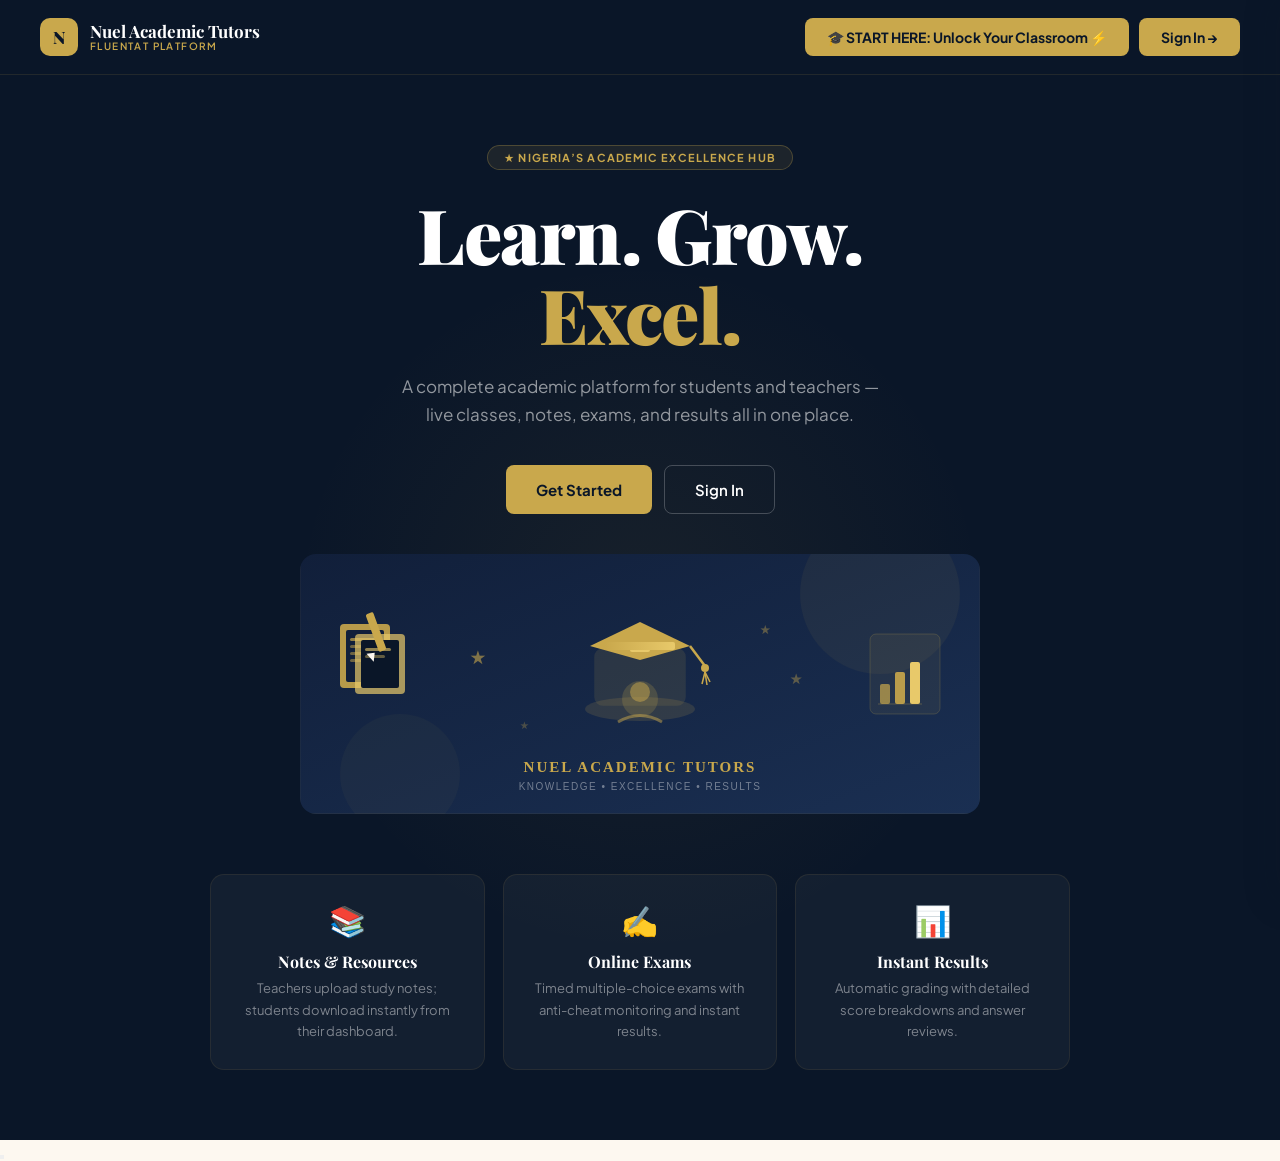
==== index.html @ 417ea48b "Update print statement from 'Hello' to 'Goodbye'" ====
<!DOCTYPE html>
<html lang="en">
<head>
<meta charset="UTF-8">
<meta name="viewport" content="width=device-width, initial-scale=1.0">
<script>try{var _t=localStorage.getItem("nat_theme")||(matchMedia("(prefers-color-scheme: dark)").matches?"dark":"light");document.documentElement.setAttribute("data-theme",_t);}catch(e){}</script>
<title>Nuel Academic Tutors — FluentAT</title>
<link href="https://fonts.googleapis.com/css2?family=Playfair+Display:wght@400;600;700;900&family=Plus+Jakarta+Sans:wght@300;400;500;600;700&family=JetBrains+Mono:wght@300;400;500&display=swap" rel="stylesheet">
<link rel="stylesheet" href="css/styles.css">
</head>
<body>

<!-- LANDING -->
<div id="landing" class="screen active">
  <nav class="landing-nav">
    <div class="brand">
      <div class="brand-mark">N</div>
      <div><div class="brand-name">Nuel Academic Tutors</div><div class="brand-sub">FluentAT Platform</div></div>
    </div>
    <div style="display:flex;gap:10px;"><button class="nav-btn start-here" onclick="showScreen('firebase-setup')">&#127891; START HERE: Unlock Your Classroom &#9889;</button><button class="nav-btn" onclick="showScreen('role-select')">Sign In →</button></div>
  </nav>
  <img id="hero-banner-img" class="hero-banner-img" src="" alt="School Banner">
<div class="landing-hero">
    <div class="hero-badge">&starf; Nigeria&rsquo;s Academic Excellence Hub</div>
    <h1 class="hero-title">Learn. Grow.<br><em>Excel.</em></h1>
    <p class="hero-sub">A complete academic platform for students and teachers &mdash; live classes, notes, exams, and results all in one place.</p>
    <div class="hero-btns">
      <button class="btn-gold" onclick="showScreen('role-select')">Get Started</button>
      <button class="btn-outline" onclick="showScreen('role-select')">Sign In</button>
    </div>
    <div style="margin-top:40px;width:100%;max-width:680px;animation:fadeUp 0.6s 0.5s ease both;">
      <svg viewBox="0 0 680 260" xmlns="http://www.w3.org/2000/svg" style="width:100%;height:auto;border-radius:16px;overflow:hidden;">
        <defs>
          <linearGradient id="bgGrad" x1="0%" y1="0%" x2="100%" y2="100%">
            <stop offset="0%" style="stop-color:#111f3a;stop-opacity:1"/>
            <stop offset="100%" style="stop-color:#1a2f52;stop-opacity:1"/>
          </linearGradient>
          <linearGradient id="goldGrad" x1="0%" y1="0%" x2="100%" y2="0%">
            <stop offset="0%" style="stop-color:#c9a84c;stop-opacity:1"/>
            <stop offset="100%" style="stop-color:#e8c96a;stop-opacity:1"/>
          </linearGradient>
        </defs>
        <!-- Background -->
        <rect width="680" height="260" fill="url(#bgGrad)"/>
        <!-- Decorative circles -->
        <circle cx="580" cy="40" r="80" fill="rgba(201,168,76,0.06)"/>
        <circle cx="100" cy="220" r="60" fill="rgba(201,168,76,0.04)"/>
        <!-- Book icon group (left) -->
        <rect x="40" y="70" width="50" height="64" rx="4" fill="#c9a84c" opacity="0.9"/>
        <rect x="46" y="76" width="38" height="52" rx="2" fill="#111f3a"/>
        <rect x="50" y="84" width="26" height="3" rx="1.5" fill="#c9a84c" opacity="0.7"/>
        <rect x="50" y="91" width="20" height="3" rx="1.5" fill="#c9a84c" opacity="0.5"/>
        <rect x="50" y="98" width="24" height="3" rx="1.5" fill="#c9a84c" opacity="0.5"/>
        <rect x="50" y="105" width="18" height="3" rx="1.5" fill="#c9a84c" opacity="0.5"/>
        <!-- Second book -->
        <rect x="55" y="80" width="50" height="60" rx="4" fill="#e8c96a" opacity="0.7"/>
        <rect x="61" y="86" width="38" height="48" rx="2" fill="#0a1628"/>
        <rect x="65" y="94" width="26" height="3" rx="1.5" fill="#e8c96a" opacity="0.6"/>
        <rect x="65" y="101" width="20" height="3" rx="1.5" fill="#e8c96a" opacity="0.4"/>
        <!-- Pencil -->
        <rect x="72" y="58" width="8" height="40" rx="2" fill="#c9a84c" transform="rotate(-20 76 78)"/>
        <polygon points="68,98 76,100 72,108" fill="#fdf8f0" transform="rotate(-20 72 103)"/>
        <!-- Center: Graduation cap -->
        <ellipse cx="340" cy="155" rx="55" ry="12" fill="#c9a84c" opacity="0.15"/>
        <rect x="295" y="95" width="90" height="56" rx="8" fill="#c9a84c" opacity="0.12" stroke="#c9a84c" stroke-width="1.5"/>
        <!-- Cap top -->
        <polygon points="340,68 290,92 340,106 390,92" fill="#c9a84c"/>
        <rect x="330" y="92" width="20" height="6" rx="2" fill="#e8c96a"/>
        <!-- Cap board -->
        <rect x="305" y="88" width="70" height="8" rx="2" fill="url(#goldGrad)"/>
        <!-- Tassel -->
        <line x1="390" y1="92" x2="405" y2="112" stroke="#c9a84c" stroke-width="2.5"/>
        <circle cx="405" cy="114" r="4" fill="#c9a84c"/>
        <line x1="405" y1="118" x2="402" y2="130" stroke="#c9a84c" stroke-width="1.5"/>
        <line x1="405" y1="118" x2="407" y2="131" stroke="#c9a84c" stroke-width="1.5"/>
        <line x1="405" y1="118" x2="410" y2="128" stroke="#c9a84c" stroke-width="1.5"/>
        <!-- Person/student silhouette center -->
        <circle cx="340" cy="145" r="18" fill="#c9a84c" opacity="0.2"/>
        <circle cx="340" cy="138" r="10" fill="#c9a84c" opacity="0.5"/>
        <path d="M318 168 Q340 155 362 168" stroke="#c9a84c" stroke-width="3" fill="none" opacity="0.5"/>
        <!-- Stars -->
        <text x="170" y="110" font-size="18" fill="#c9a84c" opacity="0.6">&#9733;</text>
        <text x="490" y="130" font-size="14" fill="#c9a84c" opacity="0.4">&#9733;</text>
        <text x="220" y="175" font-size="10" fill="#c9a84c" opacity="0.3">&#9733;</text>
        <text x="460" y="80" font-size="12" fill="#c9a84c" opacity="0.4">&#9733;</text>
        <!-- Right: Chart/results icon -->
        <rect x="570" y="80" width="70" height="80" rx="6" fill="rgba(201,168,76,0.08)" stroke="rgba(201,168,76,0.2)" stroke-width="1"/>
        <rect x="580" y="130" width="10" height="20" rx="2" fill="#c9a84c" opacity="0.7"/>
        <rect x="595" y="118" width="10" height="32" rx="2" fill="#c9a84c" opacity="0.9"/>
        <rect x="610" y="108" width="10" height="42" rx="2" fill="#e8c96a"/>
        <line x1="578" y1="150" x2="622" y2="150" stroke="rgba(201,168,76,0.3)" stroke-width="1"/>
        <!-- Bottom text -->
        <text x="340" y="218" text-anchor="middle" font-family="Georgia,serif" font-size="15" font-weight="700" fill="#c9a84c" letter-spacing="2">NUEL ACADEMIC TUTORS</text>
        <text x="340" y="236" text-anchor="middle" font-family="Arial,sans-serif" font-size="10" fill="rgba(255,255,255,0.4)" letter-spacing="1.5">KNOWLEDGE &bull; EXCELLENCE &bull; RESULTS</text>
        <!-- Subtle grid lines -->
        <line x1="0" y1="260" x2="680" y2="260" stroke="rgba(201,168,76,0.15)" stroke-width="1"/>
        <line x1="0" y1="0" x2="0" y2="260" stroke="rgba(201,168,76,0.1)" stroke-width="1"/>
        <line x1="680" y1="0" x2="680" y2="260" stroke="rgba(201,168,76,0.1)" stroke-width="1"/>
      </svg>
    </div>
    <div class="landing-features">
      <div class="feat-card"><div class="feat-icon">&#128218;</div><div class="feat-title">Notes &amp; Resources</div><div class="feat-desc">Teachers upload study notes; students download instantly from their dashboard.</div></div>
      <div class="feat-card"><div class="feat-icon">&#9997;&#65039;</div><div class="feat-title">Online Exams</div><div class="feat-desc">Timed multiple-choice exams with anti-cheat monitoring and instant results.</div></div>
      <div class="feat-card"><div class="feat-icon">&#128202;</div><div class="feat-title">Instant Results</div><div class="feat-desc">Automatic grading with detailed score breakdowns and answer reviews.</div></div>
    </div>
  </div>
</div>

<!-- ROLE SELECT -->
<div id="role-select" class="screen">
  <button class="rs-back" onclick="showScreen('landing')">&larr; Back</button>
  <div><div class="rs-logo">Nuel <span>Academic</span> Tutors</div><div class="rs-sub">Select your role to continue</div></div>
  <div class="role-cards">
    <button class="role-card" onclick="goLogin('admin')"><div class="role-card-icon">&#128737;&#65039;</div><div class="role-card-label">Admin</div><div class="role-card-desc">System management</div></button>
    <button class="role-card" onclick="goLogin('teacher')"><div class="role-card-icon">&#128104;&#8205;&#127979;</div><div class="role-card-label">Teacher</div><div class="role-card-desc">Create &amp; manage content</div></button>
    <button class="role-card" onclick="goLogin('student')"><div class="role-card-icon">&#127891;</div><div class="role-card-label">Student</div><div class="role-card-desc">Learn &amp; take exams</div></button>
  </div>
</div>

<!-- LOGIN -->
<div id="login-screen" class="screen">
  <div class="login-card">
    <button class="login-back-btn" onclick="showScreen('role-select')">&larr; Choose a different role</button>
    <div class="login-role-tag" id="li-role-tag">Admin</div>
    <div class="login-title">Welcome Back</div>
    <div class="login-sub" id="li-sub">Sign in to your account</div>
    <div class="field"><label>Email / Username</label><input type="text" id="li-email" placeholder="Enter email or username" autocomplete="off" onkeydown="if(event.key==='Enter')doLogin()"></div>
    <div class="field"><label>Password</label>
<div class="pw-wrap">
  <input type="password" id="li-pass" placeholder="Enter password" onkeydown="if(event.key==='Enter')doLogin()">
  <button class="pw-toggle" type="button" onclick="togglePwVis('li-pass',this)" title="Show/hide password">&#128218;</button>
</div></div>
    <div class="login-error" id="li-err"></div>
    <button class="btn-login" onclick="doLogin()">Sign In &rarr;</button>
  </div>
</div>

<!-- STUDENT ACCESS CODE GATE -->

<!-- FIREBASE CONFIG -->
<div id="firebase-setup" class="screen">
  <div style="display:flex;flex-direction:column;align-items:center;justify-content:center;min-height:100vh;background:var(--navy);padding:30px 20px;">
    <div style="background:rgba(255,255,255,0.05);border:1px solid rgba(201,168,76,0.25);border-radius:var(--radius);padding:32px 28px;max-width:500px;width:100%;">
      <div style="text-align:center;margin-bottom:24px;">
        <div style="font-size:48px;margin-bottom:12px;">&#127891;</div>
        <div style="font-family:'Playfair Display',serif;font-size:22px;font-weight:900;color:#fff;margin-bottom:6px;">Power Up Your Classroom</div>
        <div style="font-size:13px;color:rgba(255,255,255,0.5);line-height:1.6;"><strong style="color:var(--gold);">Do this first!</strong> One tap links your notes, exams and results to the cloud so every teacher and student sees the latest on any device. Without it, nothing saves.</div>
      </div>
      <div id="fb-setup-err" style="font-size:12px;color:var(--danger);min-height:16px;margin-bottom:10px;font-family:'JetBrains Mono',monospace;text-align:center;"></div>
      <button class="btn-gold" style="width:100%;padding:14px;" onclick="connectFirebase()">&#9889; Power Up &amp; Continue</button>
      <button onclick="showScreen('landing')" style="background:none;border:none;color:rgba(255,255,255,0.4);font-size:13px;cursor:pointer;margin-top:14px;width:100%;text-align:center;font-family:'Plus Jakarta Sans',sans-serif;">&larr; Back</button>
    </div>
  </div>
</div>
<div id="access-gate" class="screen">
  <div style="display:flex;flex-direction:column;align-items:center;justify-content:center;min-height:100vh;background:var(--cream);padding:40px 20px;">
    <div class="login-card" style="max-width:440px;">
      <div style="text-align:center;margin-bottom:20px;">
        <div style="width:64px;height:64px;background:rgba(201,168,76,0.1);border-radius:16px;display:flex;align-items:center;justify-content:center;font-size:28px;margin:0 auto 14px;">&#128274;</div>
        <div class="login-title">Access Required</div>
        <div class="login-sub">Enter the student access code to continue. Contact your instructor if you don't have it.</div>
      </div>
      <div style="background:rgba(201,168,76,0.06);border:1px solid rgba(201,168,76,0.2);border-radius:var(--radius-sm);padding:10px 14px;margin-bottom:16px;font-size:12px;color:var(--text2);text-align:center;">
        Logged in as <strong id="gate-user-name" style="color:var(--ink)"></strong>
      </div>
      <div class="field">
        <label>Access Code</label>
        <div class="pw-wrap">
  <input type="password" id="gate-code-input" placeholder="Enter access code..." autocomplete="off" style="letter-spacing:0.08em;text-align:center;font-size:16px;" onkeydown="if(event.key==='Enter')checkAccessCode()">
  <button class="pw-toggle" type="button" onclick="togglePwVis('gate-code-input',this)" title="Show/hide code">&#128218;</button>
</div>
      </div>
      <div class="login-error" id="gate-code-error"></div>
      <button class="btn-login" onclick="checkAccessCode()">&#128275; Unlock &amp; Enter</button>
      <button class="login-back-btn" onclick="logout()">&#8592; Sign Out</button>
    </div>
  </div>
</div>

<!-- ADMIN DASHBOARD -->
<div id="admin-dash" class="screen">
  <div class="dash-header">
    <div class="dash-brand">Nuel <span>AT</span></div>
    <div class="dash-tabs-nav">
      <button class="dtb active" onclick="adminTab('add-user')" id="atb-add-user">Add User</button>
      <button class="dtb" onclick="adminTab('user-list')" id="atb-user-list">User List</button>
      <button class="dtb" onclick="adminTab('reset-exams')" id="atb-reset-exams">Reset Exams</button>
      <button class="dtb" onclick="adminTab('session-log')" id="atb-session-log">Session Log</button>
      <button class="dtb" onclick="adminTab('access-code')" id="atb-access-code">&#128274; Access Code</button>
    </div>
    <div class="dash-user-area">
      <span class="dash-uname" id="admin-uname"></span>
      <button class="dash-signout" onclick="logout()">Sign Out</button>
    </div>
  </div>
  <div class="dash-body">
    <div class="welcome-banner"><div><div class="wb-title">Welcome, <span id="admin-greeting" style="color:var(--gold)">Administrator</span> &#128737;&#65039;</div><div class="wb-sub">Nuel Academic Tutors &mdash; Admin Control Panel</div></div><div style="font-size:44px">&#128737;&#65039;</div></div>
    <div class="tab-panel active" id="admin-panel-add-user">
      <div class="section-title">Add New User</div>
      <div class="add-user-grid">
        <div class="auc"><div class="auc-head"><div class="auc-icon teacher">&#128104;&#8205;&#127979;</div><div class="auc-title">Add Teacher</div></div>
          <div class="field"><label>Full Name</label><input type="text" id="at-name" placeholder="e.g. Mr. Adeyemi Okafor"></div>
          <div class="field"><label>Email / Username</label><input type="text" id="at-email" placeholder="e.g. adeyemi@school.ng" autocomplete="off"></div>
          <div class="field"><label>Password</label>
<div class="pw-wrap">
  <input type="password" id="at-pass" placeholder="Set a password" autocomplete="off">
  <button class="pw-toggle" type="button" onclick="togglePwVis('at-pass',this)" title="Show/hide password">&#128218;</button>
</div></div>
          <button class="btn-add" onclick="addUser('teacher')">&#65291; Add Teacher</button>
        </div>
        <div class="auc"><div class="auc-head"><div class="auc-icon student">&#127891;</div><div class="auc-title">Add Student</div></div>
          <div class="field"><label>Full Name</label><input type="text" id="as-name" placeholder="e.g. Chinwe Obi"></div>
          <div class="field"><label>Email / Username</label><input type="text" id="as-email" placeholder="e.g. chinwe@school.ng" autocomplete="off"></div>
          <div class="field"><label>Password</label>
<div class="pw-wrap">
  <input type="password" id="as-pass" placeholder="Set a password" autocomplete="off">
  <button class="pw-toggle" type="button" onclick="togglePwVis('as-pass',this)" title="Show/hide password">&#128218;</button>
</div></div>
          <button class="btn-add gold" onclick="addUser('student')">&#65291; Add Student</button>
        </div>
      </div>
    </div>
    <div class="tab-panel" id="admin-panel-user-list"><div class="section-title">All Users</div><div id="admin-user-list-body"></div></div>
    <div class="tab-panel" id="admin-panel-reset-exams"><div class="section-title">Reset Exams Per Student</div><div id="admin-reset-body"></div></div>
    <div class="tab-panel" id="admin-panel-session-log"><div class="section-title">Student Session Logs</div><div id="admin-session-body"></div></div>
    <div class="tab-panel" id="admin-panel-access-code">
      <div class="section-title">Student Access Code</div>
      <div class="card" style="max-width:560px;margin-bottom:20px;">
        <div style="display:flex;align-items:center;gap:14px;margin-bottom:18px;">
          <div style="width:48px;height:48px;background:rgba(201,168,76,0.1);border-radius:12px;display:flex;align-items:center;justify-content:center;font-size:22px;flex-shrink:0;">&#128274;</div>
          <div>
            <div style="font-weight:700;font-size:16px;color:var(--ink);">Student Login Gate</div>
            <div style="font-size:12px;color:var(--text3);">When active, students must enter this code after login to access the platform.</div>
          </div>
        </div>
        <div id="access-code-status" style="margin-bottom:18px;"></div>
        <div class="field" style="margin-bottom:12px;">
          <label>New Access Code</label>
          <input type="text" id="new-access-code" placeholder="e.g. NAT2025UNLOCK" autocomplete="off" style="letter-spacing:0.05em;">
        </div>
        <div style="display:flex;gap:10px;flex-wrap:wrap;">
          <button class="btn-add" style="flex:1;min-width:140px;" onclick="setAccessCode()">&#128274; Set / Update Code</button>
          <button class="btn-add" style="flex:1;min-width:140px;background:var(--danger);" onclick="clearAccessCode()">&#128275; Remove Code</button>
        </div>
        <div style="margin-top:14px;font-size:11px;color:var(--text3);line-height:1.8;border-top:1px solid var(--border2);padding-top:12px;">
          &#8250; Removing the code disables the gate — students can log in freely<br>
          &#8250; Setting a new code immediately replaces the old one<br>
          &#8250; Share the code only with enrolled students
        </div>
      </div>
    </div>
  </div>
</div>

<!-- TEACHER DASHBOARD -->
<div id="teacher-dash" class="screen">
  <div class="dash-header">
    <div class="dash-brand">Nuel <span>AT</span></div>
    <div class="dash-tabs-nav">
      <button class="dtb active" onclick="teacherTab('home')" id="ttb-home">Dashboard</button>
      <button class="dtb" onclick="teacherTab('notes')" id="ttb-notes">Notes</button>
      <button class="dtb" onclick="teacherTab('exams')" id="ttb-exams">Exams</button>
      <button class="dtb" onclick="teacherTab('scores')" id="ttb-scores">Scores</button>
      <button class="dtb" onclick="teacherTab('quiz')" id="ttb-quiz">&#10024; Quiz Maker</button>
    </div>
    <div class="dash-user-area">
      <span class="dash-uname" id="teacher-uname"></span>
      <button class="dash-signout" onclick="logout()">Sign Out</button>
    </div>
  </div>
  <div class="dash-body">
    <div class="tab-panel active" id="teacher-panel-home">
      <div class="welcome-banner"><div><div class="wb-title">Welcome, <span id="teacher-greeting" style="color:var(--gold)">Teacher</span> &#128104;&#8205;&#127979;</div><div class="wb-sub">Manage your classes, upload notes, and create exams.</div></div><div style="font-size:44px">&#128218;</div></div>
      <div class="tac-grid">
        <div class="tac" onclick="teacherTab('notes')"><div class="tac-icon">&#128196;</div><div class="tac-title">Upload Notes</div><div class="tac-desc">Share resources</div></div>
        <div class="tac" onclick="teacherTab('exams')"><div class="tac-icon">&#9997;&#65039;</div><div class="tac-title">Create Exam</div><div class="tac-desc">Build &amp; publish exams</div></div>
        <div class="tac" onclick="teacherTab('scores')"><div class="tac-icon">&#128202;</div><div class="tac-title">View Scores</div><div class="tac-desc">Student results</div></div>
      </div>
    </div>
    <div class="tab-panel" id="teacher-panel-notes">
      <div class="section-title">Notes &amp; Resources</div>
      <label class="upload-zone" for="note-file-input" style="cursor:pointer;display:block;">
        <div style="font-size:38px;margin-bottom:10px;opacity:0.55">&#128193;</div>
        <div style="font-size:14px;font-weight:600;color:var(--text2);">Tap here to upload notes</div>
        <div style="font-size:11px;color:var(--text3);margin-top:4px;font-family:'JetBrains Mono',monospace;">PDF, Word, PowerPoint, Images</div>
      </label>
      <input type="file" id="note-file-input" multiple accept=".pdf,.doc,.docx,.pptx,.txt,.png,.jpg,.jpeg" onchange="handleNoteUpload(event)" style="display:none;">
      <div style="margin-top:18px" id="notes-list-body"></div>
    </div>
    <div class="tab-panel" id="teacher-panel-exams">
      <div style="display:flex;align-items:center;justify-content:space-between;margin-bottom:14px;flex-wrap:wrap;gap:8px;">
        <div class="section-title" style="margin:0">Exams</div>
        <div style="display:flex;gap:8px;flex-wrap:wrap;">
          <label for="import-exam-input" class="btn-sm" style="cursor:pointer;display:inline-flex;align-items:center;gap:6px;">&#128229; Import JSON</label>
          <input type="file" id="import-exam-input" accept=".json" style="display:none;" onchange="importExamJSON(event)">
          <button class="btn-sm primary" onclick="showCreateExam()">&#65291; Create New Exam</button>
        </div>
      </div>
      <div id="teacher-exam-list"></div>
    </div>

    <div class="tab-panel" id="teacher-panel-scores"><div class="section-title">Student Scores</div><div id="teacher-scores-body"></div></div>
    <div class="tab-panel" id="teacher-panel-quiz">
      <div class="section-title">Quiz Maker</div>
      <div class="card" style="margin-bottom:14px;">
        <div style="font-size:12px;color:var(--text3);margin-bottom:14px;line-height:1.6;">Turn a PDF note into a multiple-choice exam using a small on-device AI (a trained language tagger plus word-meaning model). It picks key terms and similar-sounding wrong options. No data leaves the browser. Always review before publishing.</div>
        <div class="field"><label>Use an uploaded note</label><select id="qm-note" onchange="qmPickNote()"><option value="">— Choose an uploaded PDF note —</option></select></div>
        <div class="field"><label>Or upload a PDF</label><input type="file" id="qm-file" accept="application/pdf" onchange="qmPickFile(event)"></div>
        <div class="field"><label>Or paste text</label><textarea id="qm-paste" rows="3"></textarea></div>
        <div class="add-user-grid" style="gap:12px;">
          <div class="field" style="grid-column:1/-1;"><label>Exam Name</label><input type="text" id="qm-name" placeholder="e.g. Biology Term 2 Test"></div>
          <div class="field"><label>Time Allotted (minutes, 0=off)</label><input type="number" id="qm-timer" value="30" min="0"></div>
          <div class="field"><label>Number of Questions</label><input type="number" id="qm-count" value="10" min="1" max="100"></div>
          <div class="field"><label>Max Score</label><input type="number" id="qm-max" value="100" min="1"></div>
          <div class="field"><label>Pass Score</label><input type="number" id="qm-pass" value="50" min="0"></div>
        </div>
        <button class="btn-add gold" onclick="qmGenerate()">&#10024; Generate Questions</button>
        <div id="qm-msg" style="font-size:12px;margin-top:10px;min-height:16px;color:var(--text3);"></div>
      </div>
      <div class="card" id="qm-out" style="display:none;">
        <div style="display:flex;align-items:center;justify-content:space-between;flex-wrap:wrap;gap:8px;margin-bottom:6px;">
          <strong id="qm-count-lbl" style="color:var(--ink);"></strong>
          <div style="display:flex;gap:8px;flex-wrap:wrap;"><button class="btn-sm" onclick="qmDownload()">&#11015; Download JSON</button><button class="btn-sm primary" onclick="qmSave()">&#128190; Save as Draft Exam</button></div>
        </div>
        <div id="qm-list"></div>
      </div>
    </div>

  </div>
</div>

<!-- CREATE EXAM -->
<div id="create-exam-screen" class="screen">
  <div class="ces-header">
    <button class="ces-back" onclick="backFromCreateExam()">&larr; Back</button>
    <div class="ces-title" id="ces-title">Create Exam</div>
    <div style="display:flex;gap:6px;flex-shrink:0;">
      <button class="btn-sm" onclick="doSaveExam(false)" style="background:rgba(245,158,11,0.15);color:#b45309;border:1px solid rgba(245,158,11,0.3);font-size:11px;">&#128190; Save Draft</button>
      <button class="btn-sm primary" onclick="doSaveExam(true)" style="background:var(--gold);color:var(--ink);border:none;font-size:11px;">&#10003; Publish</button>
    </div>
  </div>
  <div class="exam-body">
    <div class="card" style="margin-bottom:18px;">
      <div style="font-weight:700;font-size:15px;color:var(--ink);margin-bottom:14px;">Exam Settings</div>
      <div class="add-user-grid">
        <div class="field"><label>Exam Name</label><input type="text" id="ex-name" placeholder="e.g. Biology Term 2 Test"></div>
        <div class="field"><label>Timer (minutes, 0=off)</label><input type="number" id="ex-timer" value="0" min="0"></div>
      </div>
      <div class="add-user-grid" style="margin-top:10px;">
        <div class="field"><label>Max Score</label><input type="number" id="ex-max" value="100" min="1"></div>
        <div class="field"><label>Pass Score</label><input type="number" id="ex-pass" value="50" min="0"></div>
      </div>
      <div class="field" style="margin-top:10px;"><label>Edit Code (optional)</label>
<div class="pw-wrap">
  <input type="password" id="ex-editcode" placeholder="Code required to edit this exam" autocomplete="off">
  <button class="pw-toggle" type="button" onclick="togglePwVis('ex-editcode',this)" title="Show/hide code">&#128218;</button>
</div></div>
    </div>
    <div style="display:flex;align-items:center;justify-content:space-between;margin-bottom:12px;flex-wrap:wrap;gap:8px;">
      <div style="font-weight:700;font-size:15px;color:var(--ink);">Questions</div>
      <button class="btn-sm primary" onclick="addQuestion()">&#65291; Add Question</button>
    </div>
    <div id="questions-container"></div>
  </div>
</div>

<!-- STUDENT DASHBOARD -->
<div id="student-dash" class="screen">
  <div class="stu-header">
    <div class="stu-tabs" id="stu-tabs-bar">
      <button class="stb active" onclick="stuTab('home')" id="stb-home">Home</button>
      <button class="stb" onclick="stuTab('exams')" id="stb-exams">&#128203; Exams</button>
      <button class="stb" onclick="stuTab('notes')" id="stb-notes">&#128196; Notes</button>
      <button class="stb" onclick="stuTab('results')" id="stb-results">&#128202; Results</button>
    </div>
    <div class="dash-user-area" style="padding:0 14px;">
      <span class="dash-uname" id="student-uname"></span>
      <button class="dash-signout" onclick="logout()">Sign Out</button>
    </div>
  </div>
  <div class="stu-body">
    <div class="stu-panel active" id="stu-panel-home">
      <div class="stu-welcome"><div class="stu-wname" id="stu-greeting">Welcome &#127891;</div><div class="stu-wsub">Nuel Academic Tutors &mdash; Student Portal</div></div>
      <div class="stu-home-grid">
        <div class="tac" onclick="stuTab('exams')"><div class="tac-icon">&#9997;&#65039;</div><div class="tac-title">Take Exams</div><div class="tac-desc">View available tests</div></div>
        <div class="tac" onclick="stuTab('notes')"><div class="tac-icon">&#128196;</div><div class="tac-title">Download Notes</div><div class="tac-desc">Study resources</div></div>
        <div class="tac" onclick="stuTab('results')"><div class="tac-icon">&#128202;</div><div class="tac-title">My Results</div><div class="tac-desc">Scores &amp; review</div></div>
      </div>
    </div>
    <div class="stu-panel" id="stu-panel-exams"><div id="stu-exam-list"></div></div>
    <div class="stu-panel" id="stu-panel-notes"><div id="stu-notes-list"></div></div>
    <div class="stu-panel" id="stu-panel-results"><div id="stu-results-list"></div></div>

  </div>
</div>

<!-- TAKE EXAM -->
<div id="take-exam-screen" class="screen">
  <div class="exam-sh">
    <button class="ces-back" onclick="confirmExamBack()">&larr; Back</button>
    <div class="exam-sname" id="taking-exam-name">Exam</div>
    <div class="exam-timer-el" id="exam-timer-el" style="display:none;"></div>
  </div>
  <div class="exam-prog"><div class="exam-prog-fill" id="exam-prog-fill" style="width:0%"></div></div>
  <div class="exam-body">
    <div id="exam-question-display"></div>
    <div class="exam-nav-row">
      <button class="btn-nav" id="exam-prev-btn" onclick="examPrev()" disabled>&larr; Prev</button>
      <span style="font-family:'JetBrains Mono',monospace;font-size:11px;color:var(--text3);"><span id="exam-q-num">1</span> / <span id="exam-q-total">1</span></span>
      <button class="btn-nav" id="exam-next-btn" onclick="examNext()">Next &rarr;</button>
    </div>
    <button class="btn-nav submit" id="exam-submit-btn" onclick="submitExam()" style="width:100%;margin-top:12px;display:none;">Submit Exam &#10003;</button>
  </div>
</div>

<!-- RESULTS -->
<div id="results-screen" class="screen">
  <div class="exam-sh"><button class="ces-back" onclick="goBackAfterResults()">&larr; Dashboard</button><div class="exam-sname">Your Results</div></div>
  <div class="results-body">
    <div class="result-hero">
      <div class="rh-verdict" id="rh-verdict">Passed!</div>
      <div class="rh-sub" id="rh-sub"></div>
      <div class="score-ring-wrap"><div class="score-ring" id="rh-ring"><div class="score-center"><div class="score-num" id="rh-num">0</div><div class="score-denom" id="rh-denom">/ 100</div></div></div></div>
    </div>
    <div class="rst-grid">
      <div class="rst-card"><div class="rst-val" id="rh-correct">0</div><div class="rst-lbl">Correct</div></div>
      <div class="rst-card"><div class="rst-val" id="rh-wrong">0</div><div class="rst-lbl">Wrong</div></div>
      <div class="rst-card"><div class="rst-val" id="rh-pct">0%</div><div class="rst-lbl">Accuracy</div></div>
    </div>
    <button class="btn-nav submit" style="width:100%;margin-bottom:14px;" onclick="goBackAfterResults()">Back to Dashboard</button>
    <div class="review-sec">
      <div id="review-locked-notice" class="review-locked"><span style="font-size:18px;">&#128274;</span><div><div style="font-weight:700;font-size:13px;color:var(--ink);margin-bottom:1px;">Answer Review Locked</div><div style="font-size:11px;color:var(--text2);">Go back to dashboard, then view corrections from My Results.</div></div></div>
      <button class="review-toggle-btn" id="review-toggle-btn" style="display:none;margin-top:10px;" onclick="toggleReview()"><span>&#128214; View Answer Review</span><span id="review-arrow">&#9660;</span></button>
      <div class="review-list" id="review-list"></div>
    </div>
  </div>
</div>


<!-- Firebase via CDN (compat mode) -->
<script src="https://www.gstatic.com/firebasejs/10.12.0/firebase-app-compat.js"></script>
<script src="https://www.gstatic.com/firebasejs/10.12.0/firebase-firestore-compat.js"></script>
<script src="js/ui.js"></script>
<script src="js/firebase.js"></script>
<script src="js/auth.js"></script>
<script src="js/exam.js"></script>
<script src="https://cdnjs.cloudflare.com/ajax/libs/jszip/3.10.1/jszip.min.js"></script>
<script src="js/app.js"></script>
<script src="js/notes.js"></script>
<script src="js/quizmaker.js"></script>
<script src="js/theme.js"></script>


<button id="theme-toggle" class="theme-toggle" type="button" onclick="toggleTheme()"></button>

<!-- LAYOUT CUSTOMIZER PANEL -->
<div class="customizer-panel" id="customizer-panel">
  <div class="customizer-head">
    <div class="cust-head-title">&#9881;&#65039; Customize Layout</div>
    <button class="cust-close" onclick="closeCustomizer()">&#10005;</button>
  </div>
  <div class="cust-body">

    <div class="cust-sec">
      <div class="cust-sec-title">&#127968; Home Screen Image</div>
      <div style="margin-bottom:10px;">
        <label class="img-upload-label" for="banner-img-upload">&#128247; Upload Banner Image<input type="file" id="banner-img-upload" accept="image/*" style="display:none;" onchange="handleBannerUpload(event)"></label>
        <div id="banner-preview" style="margin-top:10px;display:none;"><img id="banner-preview-img" src="" style="width:100%;max-height:80px;object-fit:cover;border-radius:var(--radius-sm);border:1px solid var(--border2);"><button onclick="removeBanner()" style="margin-top:6px;background:none;border:none;color:var(--danger);font-size:11px;cursor:pointer;font-family:'Plus Jakarta Sans',sans-serif;">&#128465; Remove image</button></div>
      </div>
    </div>

    <div class="cust-sec">
      <div class="cust-sec-title">&#127775; Brand Colors</div>
      <div class="cust-row"><span class="cust-lbl">Primary (Navy)</span><input type="color" class="cust-color" id="c-navy" value="#0a1628"></div>
      <div class="cust-row"><span class="cust-lbl">Accent (Gold)</span><input type="color" class="cust-color" id="c-gold" value="#c9a84c"></div>
      <div class="cust-row"><span class="cust-lbl">Background</span><input type="color" class="cust-color" id="c-cream" value="#fdf8f0"></div>
      <div class="cust-row"><span class="cust-lbl">Success Green</span><input type="color" class="cust-color" id="c-success" value="#22c55e"></div>
    </div>

    <div class="cust-sec">
      <div class="cust-sec-title">&#128292; Button Sizes</div>
      <div class="cust-row"><span class="cust-lbl">Border Radius</span><input type="range" class="cust-range" id="c-radius" min="0" max="24" value="8" oninput="livePreview()"><input class="cust-input" id="c-radius-val" value="8px" readonly style="width:46px;"></div>
      <div class="cust-row"><span class="cust-lbl">Button Padding</span><input type="range" class="cust-range" id="c-btnpad" min="6" max="20" value="11" oninput="livePreview()"><input class="cust-input" id="c-btnpad-val" value="11px" readonly style="width:46px;"></div>
      <div class="cust-row"><span class="cust-lbl">Button Font</span><input type="range" class="cust-range" id="c-btnfont" min="10" max="18" value="13" oninput="livePreview()"><input class="cust-input" id="c-btnfont-val" value="13px" readonly style="width:46px;"></div>
    </div>

    <div class="cust-sec">
      <div class="cust-sec-title">&#128196; Cards &amp; Spacing</div>
      <div class="cust-row"><span class="cust-lbl">Card Radius</span><input type="range" class="cust-range" id="c-cardradius" min="0" max="28" value="14" oninput="livePreview()"><input class="cust-input" id="c-cardradius-val" value="14px" readonly style="width:46px;"></div>
      <div class="cust-row"><span class="cust-lbl">Card Shadow</span>
        <select class="cust-input" id="c-shadow" onchange="livePreview()" style="width:90px;">
          <option value="none">None</option>
          <option value="sm">Light</option>
          <option selected value="md">Medium</option>
          <option value="lg">Strong</option>
        </select>
      </div>
      <div class="cust-row"><span class="cust-lbl">Content Width</span>
        <select class="cust-input" id="c-maxwidth" onchange="livePreview()" style="width:90px;">
          <option value="760px">Narrow</option>
          <option selected value="1060px">Normal</option>
          <option value="1280px">Wide</option>
          <option value="100%">Full</option>
        </select>
      </div>
    </div>

    <div class="cust-sec">
      <div class="cust-sec-title">&#128292; Font Sizes</div>
      <div class="cust-row"><span class="cust-lbl">Body Text</span><input type="range" class="cust-range" id="c-bodyfs" min="12" max="18" value="14" oninput="livePreview()"><input class="cust-input" id="c-bodyfs-val" value="14px" readonly style="width:46px;"></div>
      <div class="cust-row"><span class="cust-lbl">Heading Size</span><input type="range" class="cust-range" id="c-headfs" min="14" max="28" value="20" oninput="livePreview()"><input class="cust-input" id="c-headfs-val" value="20px" readonly style="width:46px;"></div>
    </div>

    <div class="cust-sec">
      <div class="cust-sec-title">&#128100; Tab &amp; Nav Style</div>
      <div class="cust-row"><span class="cust-lbl">Tab Font Size</span><input type="range" class="cust-range" id="c-tabfs" min="10" max="16" value="12" oninput="livePreview()"><input class="cust-input" id="c-tabfs-val" value="12px" readonly style="width:46px;"></div>
      <div class="cust-row"><span class="cust-lbl">Tab Padding</span><input type="range" class="cust-range" id="c-tabpad" min="10" max="24" value="16" oninput="livePreview()"><input class="cust-input" id="c-tabpad-val" value="16px" readonly style="width:46px;"></div>
      <div class="cust-row"><span class="cust-lbl">Header Height</span><input type="range" class="cust-range" id="c-headerh" min="40" max="80" value="54" oninput="livePreview()"><input class="cust-input" id="c-headerh-val" value="54px" readonly style="width:46px;"></div>
    </div>

    <button class="cust-btn save" onclick="saveCustomLayout()">&#128190; Save Layout</button>
    <button class="cust-btn reset" onclick="resetCustomLayout()">&#8635; Reset to Default</button>
  </div>
</div>
<button class="cust-trigger" id="cust-trigger" onclick="openCustomizer()" title="Customize Layout">&#9881;&#65039;</button>
</body>
</html>
---- css/styles.css ----
:root{--navy:#0a1628;--navy2:#111f3a;--navy3:#1a2f52;--gold:#c9a84c;--gold2:#e8c96a;--cream:#fdf8f0;--white:#ffffff;--text:#1a1a2e;--text2:#4a5568;--text3:#8a9ab0;--success:#22c55e;--danger:#ef4444;--border:rgba(201,168,76,0.18);--border2:rgba(10,22,40,0.09);--radius:14px;--radius-sm:8px;--shadow:0 2px 16px rgba(10,22,40,0.08);--shadow-lg:0 8px 40px rgba(10,22,40,0.14);}
*{box-sizing:border-box;margin:0;padding:0;}
body{font-family:'Plus Jakarta Sans',sans-serif;background:var(--cream);color:var(--text);min-height:100vh;overflow-x:hidden;}
.screen{display:none;min-height:100vh;}
.screen.active{display:block;}
#landing.active,#role-select.active,#login-screen.active,#access-gate.active{display:flex;}
/* LANDING */
#landing{flex-direction:column;background:var(--navy);}
.landing-nav{display:flex;align-items:center;justify-content:space-between;padding:18px 40px;border-bottom:1px solid rgba(201,168,76,0.12);}
.brand{display:flex;align-items:center;gap:12px;}
.brand-mark{width:38px;height:38px;background:var(--gold);border-radius:10px;display:flex;align-items:center;justify-content:center;font-family:'Playfair Display',serif;font-weight:900;font-size:17px;color:var(--navy);}
.brand-name{font-family:'Playfair Display',serif;font-size:17px;font-weight:700;color:#fff;line-height:1.1;}
.brand-sub{font-size:10px;color:var(--gold);letter-spacing:0.14em;text-transform:uppercase;font-weight:600;}
.nav-btn{background:var(--gold);color:var(--navy);border:none;border-radius:var(--radius-sm);padding:10px 22px;font-family:'Plus Jakarta Sans',sans-serif;font-weight:700;font-size:14px;cursor:pointer;transition:all 0.2s;}
.nav-btn:hover{background:var(--gold2);transform:translateY(-1px);}
.landing-hero{flex:1;display:flex;flex-direction:column;align-items:center;justify-content:center;padding:70px 24px;text-align:center;position:relative;overflow:hidden;}
.landing-hero::before{content:'';position:absolute;width:700px;height:700px;border-radius:50%;background:radial-gradient(circle,rgba(201,168,76,0.07) 0%,transparent 70%);top:50%;left:50%;transform:translate(-50%,-50%);pointer-events:none;}
.hero-badge{display:inline-flex;align-items:center;gap:8px;background:rgba(201,168,76,0.1);border:1px solid rgba(201,168,76,0.28);border-radius:100px;padding:5px 16px;font-size:11px;color:var(--gold);letter-spacing:0.1em;text-transform:uppercase;font-weight:700;margin-bottom:24px;animation:fadeUp 0.6s ease both;}
.hero-title{font-family:'Playfair Display',serif;font-size:clamp(38px,7vw,76px);font-weight:900;color:#fff;line-height:1.05;letter-spacing:-0.02em;margin-bottom:18px;animation:fadeUp 0.6s 0.1s ease both;}
.hero-title em{color:var(--gold);font-style:normal;}
.hero-sub{font-size:17px;color:rgba(255,255,255,0.55);max-width:500px;line-height:1.7;margin-bottom:36px;animation:fadeUp 0.6s 0.2s ease both;}
.hero-btns{display:flex;gap:12px;flex-wrap:wrap;justify-content:center;animation:fadeUp 0.6s 0.3s ease both;}
.btn-gold{background:var(--gold);color:var(--navy);border:none;border-radius:var(--radius-sm);padding:14px 30px;font-family:'Plus Jakarta Sans',sans-serif;font-weight:700;font-size:15px;cursor:pointer;transition:all 0.2s;}
.btn-gold:hover{background:var(--gold2);transform:translateY(-2px);box-shadow:0 8px 24px rgba(201,168,76,0.3);}
.btn-outline{background:none;color:#fff;border:1.5px solid rgba(255,255,255,0.22);border-radius:var(--radius-sm);padding:14px 30px;font-family:'Plus Jakarta Sans',sans-serif;font-weight:600;font-size:15px;cursor:pointer;transition:all 0.2s;}
.btn-outline:hover{border-color:var(--gold);color:var(--gold);}
.landing-features{display:grid;grid-template-columns:repeat(3,1fr);gap:18px;max-width:860px;margin:56px auto 0;animation:fadeUp 0.6s 0.4s ease both;}
.feat-card{background:rgba(255,255,255,0.04);border:1px solid rgba(201,168,76,0.1);border-radius:var(--radius);padding:26px 22px;}
.feat-icon{font-size:30px;margin-bottom:12px;}
.feat-title{font-family:'Playfair Display',serif;font-size:16px;font-weight:700;color:#fff;margin-bottom:6px;}
.feat-desc{font-size:13px;color:rgba(255,255,255,0.45);line-height:1.65;}
/* ROLE SELECT */
#role-select{flex-direction:column;align-items:center;justify-content:center;padding:40px 20px;gap:32px;}
.rs-logo{font-family:'Playfair Display',serif;font-size:26px;font-weight:900;color:var(--navy);text-align:center;}
.rs-logo span{color:var(--gold);}
.rs-sub{font-size:14px;color:var(--text2);margin-top:6px;text-align:center;}
.rs-back{background:none;border:none;color:var(--text2);font-family:'Plus Jakarta Sans',sans-serif;font-size:13px;cursor:pointer;display:flex;align-items:center;gap:6px;padding:8px;transition:color 0.2s;align-self:center;}
.rs-back:hover{color:var(--navy);}
.role-cards{display:flex;gap:16px;flex-wrap:wrap;justify-content:center;}
.role-card{background:var(--white);border:2px solid var(--border2);border-radius:var(--radius);padding:26px 22px;cursor:pointer;text-align:center;min-width:170px;transition:all 0.22s;box-shadow:var(--shadow);}
.role-card:hover{border-color:var(--gold);transform:translateY(-4px);box-shadow:var(--shadow-lg);}
.role-card-icon{font-size:38px;margin-bottom:10px;}
.role-card-label{font-family:'Playfair Display',serif;font-size:17px;font-weight:700;color:var(--navy);margin-bottom:3px;}
.role-card-desc{font-size:11px;color:var(--text3);}
/* LOGIN */
#login-screen{flex-direction:column;align-items:center;justify-content:center;padding:40px 20px;}
.login-card{background:var(--white);border-radius:var(--radius);box-shadow:var(--shadow-lg);padding:36px 32px;width:100%;max-width:420px;border:1px solid var(--border2);}
.login-role-tag{display:inline-flex;align-items:center;background:rgba(201,168,76,0.08);border:1px solid rgba(201,168,76,0.28);border-radius:100px;padding:4px 14px;font-size:11px;font-weight:700;color:var(--gold);letter-spacing:0.08em;text-transform:uppercase;margin-bottom:14px;}
.login-title{font-family:'Playfair Display',serif;font-size:24px;font-weight:900;color:var(--navy);margin-bottom:4px;}
.login-sub{font-size:13px;color:var(--text2);margin-bottom:24px;}
.field{display:flex;flex-direction:column;gap:5px;margin-bottom:14px;}
.field label{font-size:10px;font-weight:700;color:var(--text2);letter-spacing:0.08em;text-transform:uppercase;}
.field input,.field textarea,.field select{background:var(--cream);border:1.5px solid var(--border2);border-radius:var(--radius-sm);color:var(--text);font-family:'Plus Jakarta Sans',sans-serif;font-size:14px;padding:11px 13px;outline:none;transition:border-color 0.2s;width:100%;}
.field input:focus,.field textarea:focus,.field select:focus{border-color:var(--gold);box-shadow:0 0 0 3px rgba(201,168,76,0.1);}
.field textarea{resize:vertical;min-height:70px;}
.field select{cursor:pointer;appearance:none;background-image:url("data:image/svg+xml,%3Csvg xmlns='http://www.w3.org/2000/svg' width='12' height='12' viewBox='0 0 24 24' fill='none' stroke='%238a9ab0' stroke-width='2'%3E%3Cpath d='M6 9l6 6 6-6'/%3E%3C/svg%3E");background-repeat:no-repeat;background-position:right 12px center;}
.login-error{font-size:12px;color:var(--danger);min-height:16px;margin-bottom:12px;font-family:'JetBrains Mono',monospace;}
.btn-login{width:100%;background:var(--navy);color:#fff;border:none;border-radius:var(--radius-sm);padding:13px;font-family:'Plus Jakarta Sans',sans-serif;font-weight:700;font-size:15px;cursor:pointer;transition:all 0.2s;}
.btn-login:hover{background:var(--navy2);box-shadow:0 4px 16px rgba(10,22,40,0.18);}
.login-back-btn{background:none;border:none;color:var(--text2);font-size:13px;cursor:pointer;margin-top:14px;display:block;width:100%;text-align:center;padding:8px;font-family:'Plus Jakarta Sans',sans-serif;transition:color 0.2s;}
.login-back-btn:hover{color:var(--navy);}
/* DASH SHARED */
.dash-header{background:var(--navy);display:flex;align-items:center;padding:0 12px;border-bottom:1px solid rgba(201,168,76,0.15);position:sticky;top:0;z-index:100;min-height:54px;overflow:hidden;}
.dash-brand{font-family:'Playfair Display',serif;font-size:14px;font-weight:700;color:#fff;padding:0 10px 0 0;border-right:1px solid rgba(255,255,255,0.07);margin-right:0;flex-shrink:0;white-space:nowrap;}
.dash-brand span{color:var(--gold);}
.dash-tabs-nav{display:flex;flex:1;overflow-x:auto;}
.dtb{background:none;border:none;border-bottom:3px solid transparent;color:rgba(255,255,255,0.5);font-family:'Plus Jakarta Sans',sans-serif;font-size:12px;font-weight:700;padding:16px 16px;cursor:pointer;transition:all 0.2s;white-space:nowrap;}
.dtb:hover{color:rgba(255,255,255,0.8);}
.dtb.active{color:var(--gold);border-bottom-color:var(--gold);}
.dash-user-area{display:flex;align-items:center;gap:10px;padding-left:16px;flex-shrink:0;}
.dash-uname{font-size:12px;color:rgba(255,255,255,0.6);font-weight:600;}
.dash-signout{background:rgba(255,255,255,0.07);border:1px solid rgba(255,255,255,0.1);color:rgba(255,255,255,0.6);border-radius:var(--radius-sm);padding:6px 12px;font-family:'Plus Jakarta Sans',sans-serif;font-size:11px;font-weight:700;cursor:pointer;transition:all 0.2s;}
.dash-signout:hover{background:rgba(239,68,68,0.15);border-color:rgba(239,68,68,0.35);color:#fca5a5;}
.dash-body{padding:24px;max-width:1060px;margin:0 auto;}
.tab-panel{display:none;} .tab-panel.active{display:block;}
.welcome-banner{background:var(--navy);border-radius:var(--radius);padding:24px 28px;margin-bottom:22px;display:flex;align-items:center;justify-content:space-between;border:1px solid rgba(201,168,76,0.15);}
.wb-title{font-family:'Playfair Display',serif;font-size:20px;font-weight:700;color:#fff;margin-bottom:3px;}
.wb-sub{font-size:12px;color:rgba(255,255,255,0.45);}
.section-title{font-family:'Playfair Display',serif;font-size:17px;font-weight:700;color:var(--navy);margin-bottom:14px;}
.card{background:var(--white);border-radius:var(--radius);box-shadow:var(--shadow);border:1px solid var(--border2);padding:22px;}
/* ADD USER */
.add-user-grid{display:grid;grid-template-columns:1fr 1fr;gap:18px;}
.auc{background:var(--white);border-radius:var(--radius);box-shadow:var(--shadow);border:1px solid var(--border2);padding:22px;}
.auc-head{display:flex;align-items:center;gap:10px;margin-bottom:18px;}
.auc-icon{width:40px;height:40px;border-radius:10px;display:flex;align-items:center;justify-content:center;font-size:18px;}
.auc-icon.teacher{background:rgba(201,168,76,0.1);}
.auc-icon.student{background:rgba(34,197,94,0.1);}
.auc-title{font-family:'Playfair Display',serif;font-size:16px;font-weight:700;color:var(--navy);}
.btn-add{width:100%;background:var(--navy);color:#fff;border:none;border-radius:var(--radius-sm);padding:11px;font-family:'Plus Jakarta Sans',sans-serif;font-weight:700;font-size:14px;cursor:pointer;transition:all 0.2s;margin-top:4px;}
.btn-add:hover{opacity:0.88;}
.btn-add.gold{background:var(--gold);color:var(--navy);}
/* USER LIST */
.uli{display:flex;align-items:center;padding:13px 16px;background:var(--white);border:1px solid var(--border2);border-radius:var(--radius-sm);margin-bottom:8px;gap:12px;box-shadow:var(--shadow);flex-wrap:wrap;}
.uli-av{width:36px;height:36px;border-radius:50%;display:flex;align-items:center;justify-content:center;font-weight:800;font-size:13px;flex-shrink:0;}
.uli-av.teacher{background:rgba(201,168,76,0.12);color:var(--gold);}
.uli-av.student{background:rgba(34,197,94,0.1);color:var(--success);}
.uli-info{flex:1;min-width:120px;}
.uli-name{font-weight:700;font-size:13px;color:var(--navy);}
.uli-meta{font-size:10px;color:var(--text3);font-family:'JetBrains Mono',monospace;}
.uli-cred-btn{background:rgba(201,168,76,0.08);border:1px solid rgba(201,168,76,0.25);color:var(--gold);border-radius:var(--radius-sm);padding:5px 10px;font-size:10px;font-weight:700;cursor:pointer;transition:all 0.2s;}
.uli-cred-btn:hover{background:rgba(201,168,76,0.18);}
.uli-del{background:none;border:none;color:var(--text3);cursor:pointer;font-size:15px;padding:4px 7px;border-radius:6px;transition:all 0.2s;}
.uli-del:hover{color:var(--danger);background:rgba(239,68,68,0.08);}
.cred-panel{background:var(--cream);border-radius:var(--radius-sm);padding:10px 14px;margin-bottom:8px;font-family:'JetBrains Mono',monospace;font-size:11px;border-left:3px solid var(--gold);display:none;}
.cred-panel.open{display:block;}
.cred-row{display:flex;gap:8px;align-items:center;margin-bottom:3px;flex-wrap:wrap;}
.cred-key{color:var(--text3);min-width:70px;font-size:10px;}
.cred-val{color:var(--navy);font-weight:600;word-break:break-all;}
/* RESET EXAMS */
.sc{background:var(--white);border:1px solid var(--border2);border-radius:var(--radius-sm);margin-bottom:8px;overflow:hidden;box-shadow:var(--shadow);}
.sc-header{display:flex;align-items:center;padding:13px 16px;cursor:pointer;gap:10px;transition:background 0.2s;}
.sc-header:hover{background:rgba(201,168,76,0.04);}
.sc-body{display:none;padding:0 16px 14px;border-top:1px solid var(--border2);}
.sc-body.open{display:block;}
.rex-row{display:flex;align-items:center;justify-content:space-between;padding:10px 12px;background:var(--cream);border-radius:var(--radius-sm);margin-top:8px;gap:8px;flex-wrap:wrap;}
.rex-info{flex:1;min-width:100px;}
.rex-name{font-size:13px;font-weight:700;color:var(--navy);}
.rex-status{font-size:10px;font-family:'JetBrains Mono',monospace;margin-top:1px;}
.rex-status.done{color:var(--danger);}
.rex-status.avail{color:var(--success);}
.btn-reset{background:var(--navy);border:none;color:#fff;border-radius:var(--radius-sm);padding:6px 14px;font-family:'Plus Jakarta Sans',sans-serif;font-size:11px;font-weight:700;cursor:pointer;transition:all 0.2s;}
.btn-reset:hover{background:var(--navy2);}
.btn-reset:disabled{opacity:0.28;cursor:default;}
/* SESSION LOG */
.slog-entry{background:var(--cream);border-radius:var(--radius-sm);padding:12px 14px;margin-top:10px;font-family:'JetBrains Mono',monospace;font-size:11px;color:var(--text2);line-height:1.9;border-left:3px solid var(--gold);white-space:pre-wrap;word-break:break-all;}
/* TEACHER ACTION CARDS */
.tac-grid{display:grid;grid-template-columns:repeat(3,1fr);gap:14px;margin-bottom:24px;}
.tac{background:var(--white);border:1.5px solid var(--border2);border-radius:var(--radius);padding:22px 16px;cursor:pointer;text-align:center;transition:all 0.22s;box-shadow:var(--shadow);}
.tac:hover{border-color:var(--gold);transform:translateY(-3px);box-shadow:var(--shadow-lg);}
.tac-icon{font-size:32px;margin-bottom:10px;}
.tac-title{font-family:'Playfair Display',serif;font-size:15px;font-weight:700;color:var(--navy);margin-bottom:3px;}
.tac-desc{font-size:11px;color:var(--text3);}
/* UPLOAD */
.upload-zone{border:2px dashed rgba(201,168,76,0.3);border-radius:var(--radius);padding:28px;text-align:center;cursor:pointer;transition:all 0.2s;position:relative;background:rgba(201,168,76,0.02);}
.upload-zone:hover{border-color:var(--gold);background:rgba(201,168,76,0.04);}
.upload-zone label{cursor:pointer;}
/* Ensure dash-header tabs scroll on mobile */
.dash-header{flex-wrap:nowrap;}
.dash-tabs-nav{-webkit-overflow-scrolling:touch;scrollbar-width:none;min-width:0;}
.dash-tabs-nav::-webkit-scrollbar{display:none;}
/* Chat role tag */
.chat-role-tag{font-size:9px;color:var(--text3);margin-top:2px;font-family:'JetBrains Mono',monospace;}
.upload-zone input[type=file]{position:absolute;inset:0;opacity:0;cursor:pointer;width:100%;height:100%;}
/* NOTE / EXAM ITEMS */
.note-item,.exam-item{display:flex;align-items:center;gap:12px;padding:13px 16px;background:var(--white);border:1px solid var(--border2);border-radius:var(--radius-sm);margin-bottom:8px;box-shadow:var(--shadow);}
.item-info{flex:1;min-width:80px;}
.item-name{font-weight:700;font-size:13px;color:var(--navy);}
.item-meta{font-size:10px;color:var(--text3);font-family:'JetBrains Mono',monospace;}
.btn-dl{background:rgba(201,168,76,0.08);border:1px solid rgba(201,168,76,0.25);color:var(--gold);border-radius:var(--radius-sm);padding:5px 12px;font-size:11px;font-weight:700;cursor:pointer;transition:all 0.2s;}
.btn-dl:hover{background:rgba(201,168,76,0.18);}
.btn-del{background:none;border:none;color:var(--text3);cursor:pointer;font-size:14px;padding:4px;border-radius:6px;transition:all 0.2s;}
.btn-del:hover{color:var(--danger);background:rgba(239,68,68,0.08);}
.btn-sm{border-radius:var(--radius-sm);padding:7px 13px;font-size:12px;font-weight:700;cursor:pointer;border:1.5px solid var(--border2);background:var(--cream);color:var(--text2);font-family:'Plus Jakarta Sans',sans-serif;transition:all 0.2s;}
.btn-sm:hover{border-color:var(--navy);color:var(--navy);}
.btn-sm.primary{background:var(--navy);color:#fff;border-color:var(--navy);}
.btn-sm.danger{background:rgba(239,68,68,0.06);border-color:rgba(239,68,68,0.25);color:var(--danger);}
/* CLASS FORM */
._cf-old{background:var(--white);border-radius:var(--radius);box-shadow:var(--shadow);border:1px solid var(--border2);padding:22px;margin-bottom:22px;}
._cc-old{background:var(--white);border:1.5px solid var(--border2);border-radius:var(--radius);padding:18px 20px;margin-bottom:10px;box-shadow:var(--shadow);}
._ccr-old{display:flex;align-items:center;gap:10px;margin-bottom:4px;}
._ccd-old{width:12px;height:12px;border-radius:50%;flex-shrink:0;}
._ccn-old{font-weight:700;font-size:14px;color:var(--navy);}
._ccs-old{font-size:11px;color:var(--text3);margin-left:22px;}
._ccb-old{display:flex;gap:8px;margin-top:12px;flex-wrap:wrap;}
/* SCORES TABLE */
.scores-table{width:100%;border-collapse:collapse;}
.scores-table th{text-align:left;font-size:10px;letter-spacing:0.1em;color:var(--text3);padding:8px 10px;border-bottom:1.5px solid var(--border2);text-transform:uppercase;}
.scores-table td{padding:10px 10px;font-size:13px;border-bottom:1px solid var(--border2);}
.scores-table tr:last-child td{border-bottom:none;}
.scores-table tr:hover td{background:rgba(201,168,76,0.03);}
.chip-pass{display:inline-flex;align-items:center;padding:2px 8px;border-radius:100px;font-size:10px;font-weight:700;}
.chip-pass.pass{background:rgba(34,197,94,0.1);color:var(--success);}
.chip-pass.fail{background:rgba(239,68,68,0.08);color:var(--danger);}
/* STUDENT DASH */
.stu-header{background:var(--navy);display:flex;align-items:center;border-bottom:1px solid rgba(201,168,76,0.15);position:sticky;top:0;z-index:100;min-height:54px;}
.stu-tabs{display:flex;flex:1;overflow-x:auto;}
.stb{background:none;border:none;border-bottom:3px solid transparent;color:rgba(255,255,255,0.48);font-family:'Plus Jakarta Sans',sans-serif;font-size:12px;font-weight:700;padding:15px 16px;cursor:pointer;transition:all 0.2s;white-space:nowrap;}
.stb:hover{color:rgba(255,255,255,0.8);}
.stb.active{color:var(--gold);border-bottom-color:var(--gold);}
.stu-body{padding:20px;max-width:900px;margin:0 auto;}
.stu-panel{display:none;} .stu-panel.active{display:block;}
.stu-welcome{background:linear-gradient(135deg,var(--navy) 0%,var(--navy3) 100%);border-radius:var(--radius);padding:22px 26px;margin-bottom:20px;border:1px solid rgba(201,168,76,0.15);}
.stu-wname{font-family:'Playfair Display',serif;font-size:19px;font-weight:700;color:#fff;margin-bottom:3px;}
.stu-wsub{font-size:12px;color:rgba(255,255,255,0.45);}
.stu-home-grid{display:grid;grid-template-columns:repeat(2,1fr);gap:12px;}
/* EXAM CARD STU */
.exam-card-stu{background:var(--white);border:1.5px solid var(--border2);border-radius:var(--radius);padding:18px 20px;margin-bottom:10px;display:flex;align-items:center;justify-content:space-between;gap:12px;box-shadow:var(--shadow);transition:all 0.2s;cursor:pointer;}
.exam-card-stu:hover:not(.done){border-color:var(--gold);transform:translateX(3px);}
.exam-card-stu.done{opacity:0.52;filter:grayscale(0.35);cursor:default;}
.ecs-name{font-weight:700;font-size:14px;color:var(--navy);margin-bottom:6px;}
.ecs-chips{display:flex;gap:7px;flex-wrap:wrap;}
.chip{display:inline-flex;align-items:center;padding:2px 9px;border-radius:100px;font-size:10px;font-weight:700;font-family:'JetBrains Mono',monospace;}
.chip.navy{background:rgba(10,22,40,0.06);color:var(--navy2);}
.chip.gold{background:rgba(201,168,76,0.1);color:var(--gold);}
.chip.done{background:rgba(239,68,68,0.08);color:var(--danger);}
/* NOTE STU */
.note-card-stu{display:flex;align-items:center;gap:12px;padding:14px 16px;background:var(--white);border:1px solid var(--border2);border-radius:var(--radius-sm);margin-bottom:8px;box-shadow:var(--shadow);}
/* RESULT CARD STU */
.rcs{background:var(--white);border-radius:var(--radius);box-shadow:var(--shadow);border:1px solid var(--border2);padding:18px 22px;margin-bottom:12px;}
.rcs-top{display:flex;align-items:center;justify-content:space-between;margin-bottom:12px;flex-wrap:wrap;gap:8px;}
.rcs-name{font-weight:700;font-size:15px;color:var(--navy);}
.rcs-score{font-family:'Playfair Display',serif;font-size:20px;font-weight:900;}
.rcs-bars{display:grid;grid-template-columns:repeat(3,1fr);gap:8px;}
.rcs-bar{background:var(--cream);border-radius:var(--radius-sm);padding:8px;text-align:center;}
.rcs-val{font-family:'JetBrains Mono',monospace;font-size:16px;font-weight:700;color:var(--navy);}
.rcs-lbl{font-size:9px;color:var(--text3);text-transform:uppercase;letter-spacing:0.08em;margin-top:1px;}
/* CLASS JOIN */
._cjc-old{background:var(--white);border:1.5px solid var(--border2);border-radius:var(--radius);padding:16px 20px;margin-bottom:10px;display:flex;align-items:center;gap:14px;box-shadow:var(--shadow);transition:all 0.2s;}
._cjc-old:hover{border-color:var(--gold);}
._cjcd-old{width:44px;height:44px;border-radius:12px;display:flex;align-items:center;justify-content:center;font-size:20px;flex-shrink:0;}
._cjci-old{flex:1;}
._cjcn-old{font-weight:700;font-size:14px;color:var(--navy);}
._cjcs-old{font-size:11px;color:var(--text3);}
._bj-old{background:var(--gold);color:var(--navy);border:none;border-radius:var(--radius-sm);padding:8px 18px;font-family:'Plus Jakarta Sans',sans-serif;font-weight:700;font-size:12px;cursor:pointer;transition:all 0.2s;flex-shrink:0;}
._bj-old:hover{background:var(--gold2);}
._bjd-old{background:rgba(34,197,94,0.08);color:var(--success);border:1px solid rgba(34,197,94,0.25);border-radius:var(--radius-sm);padding:8px 18px;font-family:'Plus Jakarta Sans',sans-serif;font-weight:700;font-size:12px;cursor:pointer;transition:all 0.2s;flex-shrink:0;}
/* CHAT */
._chat-panel-old{display:flex;flex-direction:column;height:calc(100vh - 110px);background:var(--white);border-radius:var(--radius);box-shadow:var(--shadow);border:1px solid var(--border2);overflow:hidden;}
._chat-head-old{padding:13px 18px;border-bottom:1px solid var(--border2);display:flex;align-items:center;gap:10px;background:var(--navy);}
._chat-cn-old{font-family:'Playfair Display',serif;font-size:15px;font-weight:700;color:#fff;}
._chat-mc-old{font-size:11px;color:rgba(255,255,255,0.45);font-family:'JetBrains Mono',monospace;}
._chat-msgs-old{flex:1;overflow-y:auto;padding:14px;display:flex;flex-direction:column;gap:8px;background:var(--cream);}
._chat-msg-old{display:flex;flex-direction:column;gap:2px;max-width:72%;}
.chat-msg.mine{align-self:flex-end;align-items:flex-end;}
.chat-msg.theirs{align-self:flex-start;align-items:flex-start;}
._chat-bubble-old{padding:9px 13px;border-radius:14px;font-size:13px;line-height:1.5;word-break:break-word;}
.chat-msg.mine ._chat-bubble-old{background:var(--navy);color:#fff;border-bottom-right-radius:3px;}
.chat-msg.theirs ._chat-bubble-old{background:var(--white);color:var(--text);border:1px solid var(--border2);border-bottom-left-radius:3px;box-shadow:0 1px 3px rgba(0,0,0,0.05);}
.chat-bubble.file-msg{cursor:pointer;display:flex;align-items:center;gap:7px;}
.chat-bubble.file-msg:hover{opacity:0.82;}
._chat-meta-old{font-size:10px;color:var(--text3);font-family:'JetBrains Mono',monospace;}
._chat-sender-old{font-size:11px;font-weight:700;color:var(--gold);margin-bottom:1px;}
._chat-input-area-old{padding:12px 14px;border-top:1px solid var(--border2);display:flex;gap:8px;align-items:flex-end;background:var(--white);}
._chat-input-old{flex:1;background:var(--cream);border:1.5px solid var(--border2);border-radius:18px;padding:9px 14px;font-family:'Plus Jakarta Sans',sans-serif;font-size:13px;outline:none;resize:none;max-height:90px;line-height:1.5;transition:border-color 0.2s;color:var(--text);}
.chat-input:focus{border-color:var(--gold);}
._chat-send-btn-old{width:38px;height:38px;background:var(--navy);border:none;border-radius:50%;display:flex;align-items:center;justify-content:center;cursor:pointer;transition:all 0.2s;flex-shrink:0;}
._chat-send-btn-old:hover{background:var(--gold);transform:scale(1.05);}
.chat-send-btn svg{width:16px;height:16px;fill:white;}
._chat-file-btn-old{width:38px;height:38px;background:rgba(201,168,76,0.08);border:1px solid rgba(201,168,76,0.25);border-radius:50%;display:flex;align-items:center;justify-content:center;cursor:pointer;transition:all 0.2s;font-size:16px;flex-shrink:0;position:relative;}
._chat-file-btn-old:hover{background:rgba(201,168,76,0.18);}
.chat-file-btn input{position:absolute;inset:0;opacity:0;cursor:pointer;width:100%;height:100%;}
/* EXAM TAKE */
#take-exam-screen{background:var(--cream);}
.exam-sh{background:var(--navy);padding:13px 22px;display:flex;align-items:center;gap:14px;position:sticky;top:0;z-index:100;}
.exam-sname{font-family:'Playfair Display',serif;font-size:16px;font-weight:700;color:#fff;flex:1;}
.exam-timer-el{font-family:'JetBrains Mono',monospace;font-size:19px;font-weight:500;color:var(--gold);}
.exam-timer-el.warn{color:var(--danger);animation:blink 1s ease infinite;}
@keyframes blink{0%,100%{opacity:1;}50%{opacity:0.5;}}
.exam-prog{height:3px;background:rgba(255,255,255,0.08);}
.exam-prog-fill{height:100%;background:var(--gold);transition:width 0.4s;}
.exam-body{padding:22px;max-width:700px;margin:0 auto;}
.qcard{background:var(--white);border-radius:var(--radius);box-shadow:var(--shadow);border:1px solid var(--border2);overflow:hidden;margin-bottom:18px;}
.qcard-head{background:var(--cream);padding:10px 18px;border-bottom:1px solid var(--border2);}
.qcard-num{font-family:'JetBrains Mono',monospace;font-size:11px;color:var(--gold);font-weight:700;}
.qcard-body{padding:20px 18px;}
.qcard-text{font-size:15px;font-weight:600;color:var(--navy);line-height:1.6;margin-bottom:14px;}
.opt-btn{display:flex;align-items:center;gap:12px;padding:12px 14px;background:var(--cream);border:1.5px solid var(--border2);border-radius:var(--radius-sm);cursor:pointer;text-align:left;width:100%;color:var(--text);font-family:'Plus Jakarta Sans',sans-serif;font-size:14px;font-weight:500;transition:all 0.2s;margin-bottom:8px;}
.opt-btn:hover:not(.selected){border-color:var(--gold);background:rgba(201,168,76,0.04);}
.opt-btn.selected{border-color:var(--navy);background:rgba(10,22,40,0.06);}
.opt-key{font-family:'JetBrains Mono',monospace;font-size:10px;font-weight:700;min-width:26px;height:26px;display:flex;align-items:center;justify-content:center;background:var(--white);border:1px solid var(--border2);border-radius:5px;transition:all 0.2s;flex-shrink:0;}
.opt-btn.selected .opt-key{background:var(--navy);color:#fff;border-color:var(--navy);}
.exam-nav-row{display:flex;justify-content:space-between;align-items:center;margin-top:18px;gap:10px;}
.btn-nav{padding:11px 22px;border-radius:var(--radius-sm);font-family:'Plus Jakarta Sans',sans-serif;font-size:13px;font-weight:700;cursor:pointer;border:1.5px solid var(--border2);background:var(--white);color:var(--text);transition:all 0.2s;}
.btn-nav:hover{border-color:var(--navy);color:var(--navy);}
.btn-nav.submit{background:var(--navy);color:#fff;border-color:var(--navy);}
.btn-nav.submit:hover{background:var(--navy2);}
.btn-nav:disabled{opacity:0.25;cursor:default;pointer-events:none;}
/* RESULTS */
#results-screen{background:var(--cream);}
.results-body{padding:24px;max-width:640px;margin:0 auto;text-align:center;}
.result-hero{background:var(--navy);border-radius:var(--radius);padding:32px 24px;margin-bottom:18px;border:1px solid rgba(201,168,76,0.15);}
.rh-verdict{font-family:'Playfair Display',serif;font-size:26px;font-weight:900;margin-bottom:6px;}
.rh-verdict.pass{color:var(--gold);}
.rh-verdict.fail{color:#fca5a5;}
.rh-sub{font-size:13px;color:rgba(255,255,255,0.48);margin-bottom:22px;}
.score-ring-wrap{width:130px;height:130px;margin:0 auto 18px;}
.score-ring{width:130px;height:130px;border-radius:50%;display:flex;align-items:center;justify-content:center;position:relative;}
.score-ring::before{content:'';position:absolute;inset:12px;border-radius:50%;background:var(--navy);}
.score-center{position:relative;z-index:1;}
.score-num{font-family:'Playfair Display',serif;font-size:30px;font-weight:900;color:var(--gold);}
.score-denom{font-size:11px;color:rgba(255,255,255,0.38);font-family:'JetBrains Mono',monospace;}
.rst-grid{display:grid;grid-template-columns:repeat(3,1fr);gap:10px;margin-bottom:18px;}
.rst-card{background:var(--white);border-radius:var(--radius-sm);padding:13px;box-shadow:var(--shadow);border:1px solid var(--border2);}
.rst-val{font-family:'Playfair Display',serif;font-size:22px;font-weight:900;color:var(--navy);margin-bottom:2px;}
.rst-lbl{font-size:9px;color:var(--text3);text-transform:uppercase;letter-spacing:0.08em;}
/* REVIEW */
.review-locked{display:flex;align-items:center;gap:10px;padding:14px 18px;background:var(--white);border:1px solid var(--border2);border-radius:var(--radius);box-shadow:var(--shadow);}
.review-sec{margin-top:18px;}
.review-toggle-btn{width:100%;padding:13px 18px;background:var(--white);border:1.5px solid var(--border2);border-radius:var(--radius);font-family:'Plus Jakarta Sans',sans-serif;font-size:13px;font-weight:700;color:var(--text2);cursor:pointer;display:flex;align-items:center;justify-content:space-between;transition:all 0.2s;box-shadow:var(--shadow);}
.review-toggle-btn:hover{border-color:var(--gold);color:var(--navy);}
.review-list{display:none;flex-direction:column;gap:10px;margin-top:10px;}
.review-list.open{display:flex;}
.rc{background:var(--white);border:1px solid var(--border2);border-radius:var(--radius-sm);overflow:hidden;text-align:left;box-shadow:var(--shadow);}
.rc-head{display:flex;align-items:center;gap:8px;padding:10px 14px;background:var(--cream);border-bottom:1px solid var(--border2);}
.rc-status{margin-left:auto;font-size:9px;font-weight:700;padding:2px 8px;border-radius:100px;}
.rc-status.correct{background:rgba(34,197,94,0.1);color:var(--success);}
.rc-status.wrong{background:rgba(239,68,68,0.08);color:var(--danger);}
.rc-status.skipped{background:rgba(138,154,176,0.08);color:var(--text3);}
.rc-body{padding:14px;}
.rc-q{font-size:13px;font-weight:600;color:var(--navy);margin-bottom:10px;line-height:1.5;}
.rc-opt{display:flex;align-items:center;gap:8px;padding:8px 10px;border-radius:var(--radius-sm);border:1.5px solid var(--border2);margin-bottom:6px;font-size:12px;color:var(--text2);}
.rc-opt.correct{border-color:var(--success);background:rgba(34,197,94,0.05);color:var(--success);}
.rc-opt.wrong{border-color:var(--danger);background:rgba(239,68,68,0.05);color:var(--danger);}
.rc-opt-key{font-family:'JetBrains Mono',monospace;font-size:9px;font-weight:700;min-width:22px;height:22px;display:flex;align-items:center;justify-content:center;background:var(--cream);border-radius:4px;flex-shrink:0;}
.rc-opt.correct .rc-opt-key{background:var(--success);color:#fff;}
.rc-opt.wrong .rc-opt-key{background:var(--danger);color:#fff;}
.rc-opt-tag{margin-left:auto;font-size:9px;font-family:'JetBrains Mono',monospace;opacity:0.7;flex-shrink:0;}
/* CREATE EXAM */
#create-exam-screen{background:var(--cream);}
.ces-header{background:var(--navy);padding:13px 22px;display:flex;align-items:center;gap:14px;position:sticky;top:0;z-index:100;}
.ces-title{font-family:'Playfair Display',serif;font-size:16px;font-weight:700;color:#fff;flex:1;}
.ces-back{background:none;border:none;color:rgba(255,255,255,0.6);cursor:pointer;font-size:13px;font-weight:600;font-family:'Plus Jakarta Sans',sans-serif;}
/* MODAL */
.modal-overlay{position:fixed;inset:0;background:rgba(10,22,40,0.55);backdrop-filter:blur(5px);z-index:500;display:flex;align-items:center;justify-content:center;padding:20px;animation:fadeIn 0.2s ease;}
@keyframes fadeIn{from{opacity:0;}to{opacity:1;}}
.modal-box{background:var(--white);border-radius:var(--radius);padding:28px 24px;max-width:450px;width:100%;animation:fadeUp 0.25s ease both;box-shadow:var(--shadow-lg);border:1px solid var(--border2);}
.modal-title{font-family:'Playfair Display',serif;font-size:19px;font-weight:900;color:var(--navy);margin-bottom:5px;}
.modal-sub{font-size:13px;color:var(--text2);margin-bottom:18px;line-height:1.6;}
.modal-input{width:100%;background:var(--cream);border:1.5px solid var(--border2);border-radius:var(--radius-sm);color:var(--text);font-family:'Plus Jakarta Sans',sans-serif;font-size:14px;padding:11px 13px;outline:none;margin-bottom:5px;transition:border-color 0.2s;}
.modal-input:focus{border-color:var(--gold);}
.modal-input.shake{animation:shake 0.35s ease;}
@keyframes shake{0%,100%{transform:translateX(0);}25%,75%{transform:translateX(-6px);}50%{transform:translateX(6px);}}
.modal-error{font-size:11px;color:var(--danger);min-height:14px;margin-bottom:10px;font-family:'JetBrains Mono',monospace;}
.modal-btn-row{display:flex;gap:8px;}
.modal-btn{flex:1;padding:11px;border-radius:var(--radius-sm);font-family:'Plus Jakarta Sans',sans-serif;font-size:13px;font-weight:700;cursor:pointer;border:1.5px solid var(--border2);background:var(--cream);color:var(--text);transition:all 0.2s;}
.modal-btn:hover{border-color:var(--navy);}
.modal-btn.primary{background:var(--navy);color:#fff;border-color:var(--navy);}
.modal-btn.primary:hover{background:var(--navy2);}
/* TOAST */
.toast{position:fixed;bottom:22px;right:22px;background:var(--navy);color:#fff;border-radius:var(--radius-sm);padding:12px 16px;font-size:13px;font-weight:600;display:flex;align-items:center;gap:8px;z-index:999;animation:slideIn 0.3s ease;max-width:300px;box-shadow:var(--shadow-lg);}
.toast.success{border-left:4px solid var(--success);}
.toast.error{border-left:4px solid var(--danger);}
@keyframes slideIn{from{opacity:0;transform:translateX(40px);}to{opacity:1;transform:translateX(0);}}
.empty-state{text-align:center;padding:52px 20px;}
.empty-icon{font-size:48px;margin-bottom:10px;opacity:0.35;}
.empty-title{font-family:'Playfair Display',serif;font-size:19px;font-weight:700;color:var(--text2);margin-bottom:5px;}
.empty-sub{font-size:12px;color:var(--text3);font-family:'JetBrains Mono',monospace;}
@keyframes fadeUp{from{opacity:0;transform:translateY(14px);}to{opacity:1;transform:translateY(0);}}
/* RESPONSIVE */
@media(max-width:768px){
  .dash-brand{display:none;}
  .dash-header{padding:0 8px;}
  .dtb{padding:14px 12px;font-size:11px;}
  .dash-uname{display:none;}
  .landing-nav{padding:14px 18px;}
  .landing-features{grid-template-columns:1fr;max-width:360px;}
  .add-user-grid{grid-template-columns:1fr;}
  .tac-grid{grid-template-columns:repeat(2,1fr);}
  .dash-body,.stu-body{padding:14px;}
  .modal-box{padding:22px 16px;}
}
@media(max-width:480px){
  .hero-title{font-size:clamp(32px,11vw,50px);}
  .hero-btns{flex-direction:column;align-items:center;}
  .btn-gold,.btn-outline{width:100%;max-width:280px;}
  .tac-grid{grid-template-columns:1fr;}
  .stu-home-grid{grid-template-columns:1fr;}
  .rst-grid,.rcs-bars{grid-template-columns:repeat(3,1fr);}
  .modal-overlay{padding:0;align-items:flex-end;}
  .modal-box{border-radius:var(--radius) var(--radius) 0 0;max-height:88vh;overflow-y:auto;}
  .modal-btn-row{flex-direction:column;}
  .role-cards{flex-direction:column;align-items:center;}
  .role-card{width:100%;max-width:280px;}
  .toast{left:10px;right:10px;bottom:10px;max-width:none;}
}

/* ── LAYOUT CUSTOMIZER ── */
.customizer-panel{position:fixed;right:0;top:0;bottom:0;width:300px;background:var(--white);z-index:900;box-shadow:-4px 0 32px rgba(10,22,40,0.18);display:flex;flex-direction:column;transform:translateX(100%);transition:transform 0.3s ease;}
.customizer-panel.open{transform:translateX(0);}
.customizer-head{background:var(--navy);padding:14px 16px;display:flex;align-items:center;justify-content:space-between;}
.cust-head-title{font-family:'Playfair Display',serif;font-size:15px;font-weight:700;color:#fff;}
.cust-close{background:none;border:none;color:rgba(255,255,255,0.6);cursor:pointer;font-size:20px;line-height:1;padding:2px 6px;}
.cust-close:hover{color:#fff;}
.cust-body{flex:1;overflow-y:auto;padding:14px;}
.cust-sec{margin-bottom:20px;}
.cust-sec-title{font-size:10px;font-weight:800;color:var(--text3);letter-spacing:0.1em;text-transform:uppercase;margin-bottom:10px;padding-bottom:6px;border-bottom:1px solid var(--border2);}
.cust-row{display:flex;align-items:center;justify-content:space-between;margin-bottom:8px;gap:8px;}
.cust-lbl{font-size:12px;font-weight:600;color:var(--text2);flex:1;}
.cust-input{width:72px;background:var(--cream);border:1.5px solid var(--border2);border-radius:var(--radius-sm);padding:5px 8px;font-size:12px;color:var(--text);outline:none;text-align:center;font-family:'Plus Jakarta Sans',sans-serif;}
.cust-input:focus{border-color:var(--gold);}
.cust-color{width:38px;height:28px;border:1.5px solid var(--border2);border-radius:var(--radius-sm);cursor:pointer;padding:1px 2px;background:var(--cream);}
.cust-range{width:90px;accent-color:var(--gold);cursor:pointer;}
.cust-btn{width:100%;padding:11px;border-radius:var(--radius-sm);font-family:'Plus Jakarta Sans',sans-serif;font-weight:700;font-size:13px;cursor:pointer;border:none;margin-top:6px;}
.cust-btn.save{background:var(--gold);color:var(--navy);}
.cust-btn.reset{background:var(--cream);color:var(--text2);border:1.5px solid var(--border2);margin-top:4px;}
.cust-trigger{position:fixed;bottom:24px;right:24px;width:48px;height:48px;background:var(--navy);border:2px solid var(--gold);border-radius:50%;display:none;align-items:center;justify-content:center;cursor:pointer;z-index:800;font-size:20px;box-shadow:var(--shadow-lg);transition:all 0.2s;}
.cust-trigger:hover{transform:scale(1.08);}
.cust-trigger.visible{display:flex;}
/* Image upload preview */
.img-upload-label{display:inline-flex;align-items:center;gap:8px;background:var(--cream);border:1.5px dashed rgba(201,168,76,0.4);border-radius:var(--radius-sm);padding:8px 14px;cursor:pointer;font-size:12px;color:var(--gold);font-weight:700;}
.img-upload-label:hover{background:rgba(201,168,76,0.08);}
.hero-banner-img{width:100%;max-height:260px;object-fit:cover;border-radius:var(--radius);margin-bottom:18px;display:none;}
.hero-banner-img.visible{display:block;}
/* DRAFT / PUBLISH SYSTEM */
.exam-card-stu.draft{opacity:0.45;filter:grayscale(0.6);cursor:not-allowed;}
.exam-card-stu.draft:hover{border-color:var(--border2);transform:none;}
.draft-badge{background:rgba(245,158,11,0.12);color:#b45309;border:1px solid rgba(245,158,11,0.3);border-radius:100px;font-size:10px;font-weight:700;padding:2px 9px;font-family:'JetBrains Mono',monospace;}
.published-badge{background:rgba(34,197,94,0.1);color:var(--success);border:1px solid rgba(34,197,94,0.25);border-radius:100px;font-size:10px;font-weight:700;padding:2px 9px;font-family:'JetBrains Mono',monospace;}
.btn-publish{background:var(--success);color:#fff;border:none;border-radius:var(--radius-sm);padding:6px 14px;font-size:11px;font-weight:700;cursor:pointer;transition:all 0.2s;font-family:'Plus Jakarta Sans',sans-serif;}
.btn-publish:hover{opacity:0.85;}
.btn-unpublish{background:rgba(245,158,11,0.12);color:#b45309;border:1px solid rgba(245,158,11,0.3);border-radius:var(--radius-sm);padding:6px 14px;font-size:11px;font-weight:700;cursor:pointer;font-family:'Plus Jakarta Sans',sans-serif;}
/* Exam image fix */
.q-img-preview{max-width:100%;max-height:160px;object-fit:contain;border-radius:var(--radius-sm);margin-top:8px;border:1px solid var(--border2);display:block;}
/* Password toggle */
.pw-wrap{position:relative;display:flex;align-items:center;}
.pw-wrap input{padding-right:46px;flex:1;}
.pw-toggle{position:absolute;right:10px;background:none;border:none;cursor:pointer;font-size:20px;line-height:1;padding:4px;color:var(--text3);transition:all 0.2s;user-select:none;}
.pw-toggle:hover{color:var(--navy);}

/* Notes folders & selection */
.nf-bar{display:flex;align-items:center;justify-content:space-between;flex-wrap:wrap;gap:8px;margin-bottom:8px;}
.nf-path{font-size:13px;font-weight:600;color:var(--navy);}
.nf-crumb{cursor:pointer;}.nf-crumb:hover{color:var(--gold);text-decoration:underline;}
.nf-actions{display:flex;gap:6px;flex-wrap:wrap;}
.nf-hint{font-size:11px;color:var(--text3);margin-bottom:10px;}
.nf-selbar{display:flex;align-items:center;gap:8px;flex-wrap:wrap;padding:10px 12px;background:rgba(201,168,76,0.12);border:1px solid rgba(201,168,76,0.35);border-radius:var(--radius-sm);margin-bottom:10px;font-size:13px;}
.nf-selbar button[disabled]{opacity:.4;pointer-events:none;}
.nf-row{user-select:none;-webkit-user-select:none;-webkit-touch-callout:none;}
.nf-folder{cursor:pointer;}.nf-folder:hover{border-color:var(--gold);}
.nf-on{border-color:var(--gold);background:rgba(201,168,76,0.1);}
.nf-check{width:22px;height:22px;flex-shrink:0;border:2px solid var(--gold);border-radius:6px;display:flex;align-items:center;justify-content:center;font-weight:800;color:var(--navy);background:#fff;}
.nf-on .nf-check{background:var(--gold);}
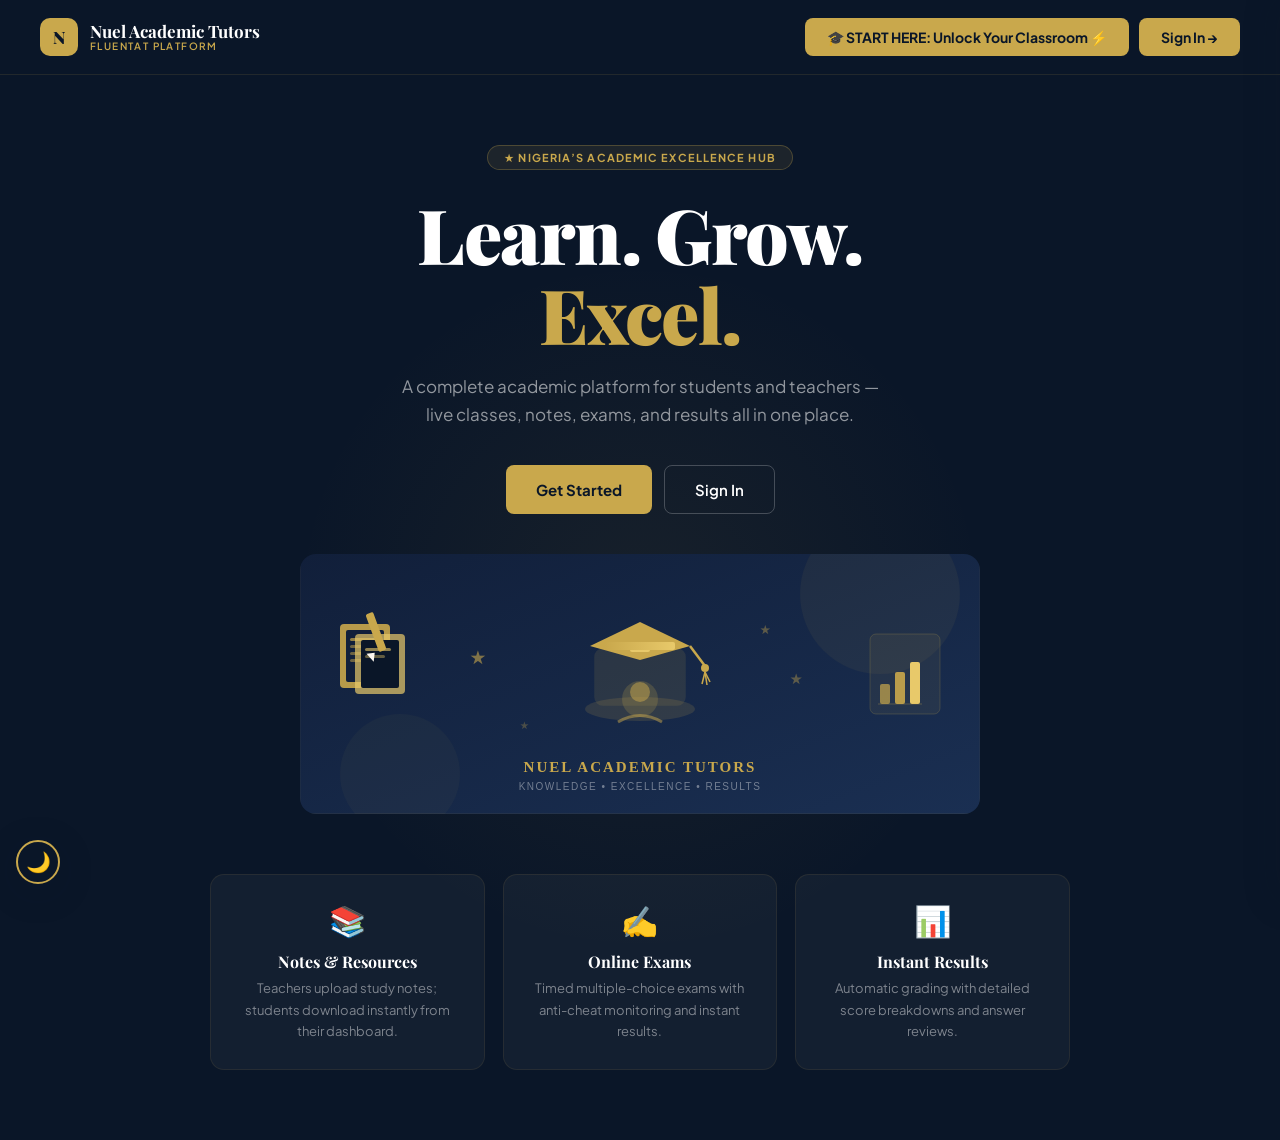
==== commit a60c3398: "Update index.html" ====
--- a/index.html
+++ b/index.html
@@ -452,7 +452,7 @@
 
 
 <button id="theme-toggle" class="theme-toggle" type="button" onclick="toggleTheme()"></button>
-
+  
 <!-- LAYOUT CUSTOMIZER PANEL -->
 <div class="customizer-panel" id="customizer-panel">
   <div class="customizer-head">
--- a/css/styles.css
+++ b/css/styles.css
@@ -1,4 +1,4 @@
-:root{--navy:#0a1628;--navy2:#111f3a;--navy3:#1a2f52;--gold:#c9a84c;--gold2:#e8c96a;--cream:#fdf8f0;--white:#ffffff;--text:#1a1a2e;--text2:#4a5568;--text3:#8a9ab0;--success:#22c55e;--danger:#ef4444;--border:rgba(201,168,76,0.18);--border2:rgba(10,22,40,0.09);--radius:14px;--radius-sm:8px;--shadow:0 2px 16px rgba(10,22,40,0.08);--shadow-lg:0 8px 40px rgba(10,22,40,0.14);}
+:root{--ink:#0a1628;--navy:#0a1628;--navy2:#111f3a;--navy3:#1a2f52;--gold:#c9a84c;--gold2:#e8c96a;--cream:#fdf8f0;--white:#ffffff;--text:#1a1a2e;--text2:#4a5568;--text3:#8a9ab0;--success:#22c55e;--danger:#ef4444;--border:rgba(201,168,76,0.18);--border2:rgba(10,22,40,0.09);--radius:14px;--radius-sm:8px;--shadow:0 2px 16px rgba(10,22,40,0.08);--shadow-lg:0 8px 40px rgba(10,22,40,0.14);}
 *{box-sizing:border-box;margin:0;padding:0;}
 body{font-family:'Plus Jakarta Sans',sans-serif;background:var(--cream);color:var(--text);min-height:100vh;overflow-x:hidden;}
 .screen{display:none;min-height:100vh;}
@@ -8,10 +8,10 @@
 #landing{flex-direction:column;background:var(--navy);}
 .landing-nav{display:flex;align-items:center;justify-content:space-between;padding:18px 40px;border-bottom:1px solid rgba(201,168,76,0.12);}
 .brand{display:flex;align-items:center;gap:12px;}
-.brand-mark{width:38px;height:38px;background:var(--gold);border-radius:10px;display:flex;align-items:center;justify-content:center;font-family:'Playfair Display',serif;font-weight:900;font-size:17px;color:var(--navy);}
+.brand-mark{width:38px;height:38px;background:var(--gold);border-radius:10px;display:flex;align-items:center;justify-content:center;font-family:'Playfair Display',serif;font-weight:900;font-size:17px;color:var(--ink);}
 .brand-name{font-family:'Playfair Display',serif;font-size:17px;font-weight:700;color:#fff;line-height:1.1;}
 .brand-sub{font-size:10px;color:var(--gold);letter-spacing:0.14em;text-transform:uppercase;font-weight:600;}
-.nav-btn{background:var(--gold);color:var(--navy);border:none;border-radius:var(--radius-sm);padding:10px 22px;font-family:'Plus Jakarta Sans',sans-serif;font-weight:700;font-size:14px;cursor:pointer;transition:all 0.2s;}
+.nav-btn{background:var(--gold);color:var(--ink);border:none;border-radius:var(--radius-sm);padding:10px 22px;font-family:'Plus Jakarta Sans',sans-serif;font-weight:700;font-size:14px;cursor:pointer;transition:all 0.2s;}
 .nav-btn:hover{background:var(--gold2);transform:translateY(-1px);}
 .landing-hero{flex:1;display:flex;flex-direction:column;align-items:center;justify-content:center;padding:70px 24px;text-align:center;position:relative;overflow:hidden;}
 .landing-hero::before{content:'';position:absolute;width:700px;height:700px;border-radius:50%;background:radial-gradient(circle,rgba(201,168,76,0.07) 0%,transparent 70%);top:50%;left:50%;transform:translate(-50%,-50%);pointer-events:none;}
@@ -20,7 +20,7 @@
 .hero-title em{color:var(--gold);font-style:normal;}
 .hero-sub{font-size:17px;color:rgba(255,255,255,0.55);max-width:500px;line-height:1.7;margin-bottom:36px;animation:fadeUp 0.6s 0.2s ease both;}
 .hero-btns{display:flex;gap:12px;flex-wrap:wrap;justify-content:center;animation:fadeUp 0.6s 0.3s ease both;}
-.btn-gold{background:var(--gold);color:var(--navy);border:none;border-radius:var(--radius-sm);padding:14px 30px;font-family:'Plus Jakarta Sans',sans-serif;font-weight:700;font-size:15px;cursor:pointer;transition:all 0.2s;}
+.btn-gold{background:var(--gold);color:var(--ink);border:none;border-radius:var(--radius-sm);padding:14px 30px;font-family:'Plus Jakarta Sans',sans-serif;font-weight:700;font-size:15px;cursor:pointer;transition:all 0.2s;}
 .btn-gold:hover{background:var(--gold2);transform:translateY(-2px);box-shadow:0 8px 24px rgba(201,168,76,0.3);}
 .btn-outline{background:none;color:#fff;border:1.5px solid rgba(255,255,255,0.22);border-radius:var(--radius-sm);padding:14px 30px;font-family:'Plus Jakarta Sans',sans-serif;font-weight:600;font-size:15px;cursor:pointer;transition:all 0.2s;}
 .btn-outline:hover{border-color:var(--gold);color:var(--gold);}
@@ -31,22 +31,22 @@
 .feat-desc{font-size:13px;color:rgba(255,255,255,0.45);line-height:1.65;}
 /* ROLE SELECT */
 #role-select{flex-direction:column;align-items:center;justify-content:center;padding:40px 20px;gap:32px;}
-.rs-logo{font-family:'Playfair Display',serif;font-size:26px;font-weight:900;color:var(--navy);text-align:center;}
+.rs-logo{font-family:'Playfair Display',serif;font-size:26px;font-weight:900;color:var(--ink);text-align:center;}
 .rs-logo span{color:var(--gold);}
 .rs-sub{font-size:14px;color:var(--text2);margin-top:6px;text-align:center;}
 .rs-back{background:none;border:none;color:var(--text2);font-family:'Plus Jakarta Sans',sans-serif;font-size:13px;cursor:pointer;display:flex;align-items:center;gap:6px;padding:8px;transition:color 0.2s;align-self:center;}
-.rs-back:hover{color:var(--navy);}
+.rs-back:hover{color:var(--ink);}
 .role-cards{display:flex;gap:16px;flex-wrap:wrap;justify-content:center;}
 .role-card{background:var(--white);border:2px solid var(--border2);border-radius:var(--radius);padding:26px 22px;cursor:pointer;text-align:center;min-width:170px;transition:all 0.22s;box-shadow:var(--shadow);}
 .role-card:hover{border-color:var(--gold);transform:translateY(-4px);box-shadow:var(--shadow-lg);}
 .role-card-icon{font-size:38px;margin-bottom:10px;}
-.role-card-label{font-family:'Playfair Display',serif;font-size:17px;font-weight:700;color:var(--navy);margin-bottom:3px;}
+.role-card-label{font-family:'Playfair Display',serif;font-size:17px;font-weight:700;color:var(--ink);margin-bottom:3px;}
 .role-card-desc{font-size:11px;color:var(--text3);}
 /* LOGIN */
 #login-screen{flex-direction:column;align-items:center;justify-content:center;padding:40px 20px;}
 .login-card{background:var(--white);border-radius:var(--radius);box-shadow:var(--shadow-lg);padding:36px 32px;width:100%;max-width:420px;border:1px solid var(--border2);}
 .login-role-tag{display:inline-flex;align-items:center;background:rgba(201,168,76,0.08);border:1px solid rgba(201,168,76,0.28);border-radius:100px;padding:4px 14px;font-size:11px;font-weight:700;color:var(--gold);letter-spacing:0.08em;text-transform:uppercase;margin-bottom:14px;}
-.login-title{font-family:'Playfair Display',serif;font-size:24px;font-weight:900;color:var(--navy);margin-bottom:4px;}
+.login-title{font-family:'Playfair Display',serif;font-size:24px;font-weight:900;color:var(--ink);margin-bottom:4px;}
 .login-sub{font-size:13px;color:var(--text2);margin-bottom:24px;}
 .field{display:flex;flex-direction:column;gap:5px;margin-bottom:14px;}
 .field label{font-size:10px;font-weight:700;color:var(--text2);letter-spacing:0.08em;text-transform:uppercase;}
@@ -58,7 +58,7 @@
 .btn-login{width:100%;background:var(--navy);color:#fff;border:none;border-radius:var(--radius-sm);padding:13px;font-family:'Plus Jakarta Sans',sans-serif;font-weight:700;font-size:15px;cursor:pointer;transition:all 0.2s;}
 .btn-login:hover{background:var(--navy2);box-shadow:0 4px 16px rgba(10,22,40,0.18);}
 .login-back-btn{background:none;border:none;color:var(--text2);font-size:13px;cursor:pointer;margin-top:14px;display:block;width:100%;text-align:center;padding:8px;font-family:'Plus Jakarta Sans',sans-serif;transition:color 0.2s;}
-.login-back-btn:hover{color:var(--navy);}
+.login-back-btn:hover{color:var(--ink);}
 /* DASH SHARED */
 .dash-header{background:var(--navy);display:flex;align-items:center;padding:0 12px;border-bottom:1px solid rgba(201,168,76,0.15);position:sticky;top:0;z-index:100;min-height:54px;overflow:hidden;}
 .dash-brand{font-family:'Playfair Display',serif;font-size:14px;font-weight:700;color:#fff;padding:0 10px 0 0;border-right:1px solid rgba(255,255,255,0.07);margin-right:0;flex-shrink:0;white-space:nowrap;}
@@ -76,7 +76,7 @@
 .welcome-banner{background:var(--navy);border-radius:var(--radius);padding:24px 28px;margin-bottom:22px;display:flex;align-items:center;justify-content:space-between;border:1px solid rgba(201,168,76,0.15);}
 .wb-title{font-family:'Playfair Display',serif;font-size:20px;font-weight:700;color:#fff;margin-bottom:3px;}
 .wb-sub{font-size:12px;color:rgba(255,255,255,0.45);}
-.section-title{font-family:'Playfair Display',serif;font-size:17px;font-weight:700;color:var(--navy);margin-bottom:14px;}
+.section-title{font-family:'Playfair Display',serif;font-size:17px;font-weight:700;color:var(--ink);margin-bottom:14px;}
 .card{background:var(--white);border-radius:var(--radius);box-shadow:var(--shadow);border:1px solid var(--border2);padding:22px;}
 /* ADD USER */
 .add-user-grid{display:grid;grid-template-columns:1fr 1fr;gap:18px;}
@@ -85,17 +85,17 @@
 .auc-icon{width:40px;height:40px;border-radius:10px;display:flex;align-items:center;justify-content:center;font-size:18px;}
 .auc-icon.teacher{background:rgba(201,168,76,0.1);}
 .auc-icon.student{background:rgba(34,197,94,0.1);}
-.auc-title{font-family:'Playfair Display',serif;font-size:16px;font-weight:700;color:var(--navy);}
+.auc-title{font-family:'Playfair Display',serif;font-size:16px;font-weight:700;color:var(--ink);}
 .btn-add{width:100%;background:var(--navy);color:#fff;border:none;border-radius:var(--radius-sm);padding:11px;font-family:'Plus Jakarta Sans',sans-serif;font-weight:700;font-size:14px;cursor:pointer;transition:all 0.2s;margin-top:4px;}
 .btn-add:hover{opacity:0.88;}
-.btn-add.gold{background:var(--gold);color:var(--navy);}
+.btn-add.gold{background:var(--gold);color:var(--ink);}
 /* USER LIST */
 .uli{display:flex;align-items:center;padding:13px 16px;background:var(--white);border:1px solid var(--border2);border-radius:var(--radius-sm);margin-bottom:8px;gap:12px;box-shadow:var(--shadow);flex-wrap:wrap;}
 .uli-av{width:36px;height:36px;border-radius:50%;display:flex;align-items:center;justify-content:center;font-weight:800;font-size:13px;flex-shrink:0;}
 .uli-av.teacher{background:rgba(201,168,76,0.12);color:var(--gold);}
 .uli-av.student{background:rgba(34,197,94,0.1);color:var(--success);}
 .uli-info{flex:1;min-width:120px;}
-.uli-name{font-weight:700;font-size:13px;color:var(--navy);}
+.uli-name{font-weight:700;font-size:13px;color:var(--ink);}
 .uli-meta{font-size:10px;color:var(--text3);font-family:'JetBrains Mono',monospace;}
 .uli-cred-btn{background:rgba(201,168,76,0.08);border:1px solid rgba(201,168,76,0.25);color:var(--gold);border-radius:var(--radius-sm);padding:5px 10px;font-size:10px;font-weight:700;cursor:pointer;transition:all 0.2s;}
 .uli-cred-btn:hover{background:rgba(201,168,76,0.18);}
@@ -105,7 +105,7 @@
 .cred-panel.open{display:block;}
 .cred-row{display:flex;gap:8px;align-items:center;margin-bottom:3px;flex-wrap:wrap;}
 .cred-key{color:var(--text3);min-width:70px;font-size:10px;}
-.cred-val{color:var(--navy);font-weight:600;word-break:break-all;}
+.cred-val{color:var(--ink);font-weight:600;word-break:break-all;}
 /* RESET EXAMS */
 .sc{background:var(--white);border:1px solid var(--border2);border-radius:var(--radius-sm);margin-bottom:8px;overflow:hidden;box-shadow:var(--shadow);}
 .sc-header{display:flex;align-items:center;padding:13px 16px;cursor:pointer;gap:10px;transition:background 0.2s;}
@@ -114,7 +114,7 @@
 .sc-body.open{display:block;}
 .rex-row{display:flex;align-items:center;justify-content:space-between;padding:10px 12px;background:var(--cream);border-radius:var(--radius-sm);margin-top:8px;gap:8px;flex-wrap:wrap;}
 .rex-info{flex:1;min-width:100px;}
-.rex-name{font-size:13px;font-weight:700;color:var(--navy);}
+.rex-name{font-size:13px;font-weight:700;color:var(--ink);}
 .rex-status{font-size:10px;font-family:'JetBrains Mono',monospace;margin-top:1px;}
 .rex-status.done{color:var(--danger);}
 .rex-status.avail{color:var(--success);}
@@ -128,7 +128,7 @@
 .tac{background:var(--white);border:1.5px solid var(--border2);border-radius:var(--radius);padding:22px 16px;cursor:pointer;text-align:center;transition:all 0.22s;box-shadow:var(--shadow);}
 .tac:hover{border-color:var(--gold);transform:translateY(-3px);box-shadow:var(--shadow-lg);}
 .tac-icon{font-size:32px;margin-bottom:10px;}
-.tac-title{font-family:'Playfair Display',serif;font-size:15px;font-weight:700;color:var(--navy);margin-bottom:3px;}
+.tac-title{font-family:'Playfair Display',serif;font-size:15px;font-weight:700;color:var(--ink);margin-bottom:3px;}
 .tac-desc{font-size:11px;color:var(--text3);}
 /* UPLOAD */
 .upload-zone{border:2px dashed rgba(201,168,76,0.3);border-radius:var(--radius);padding:28px;text-align:center;cursor:pointer;transition:all 0.2s;position:relative;background:rgba(201,168,76,0.02);}
@@ -144,14 +144,14 @@
 /* NOTE / EXAM ITEMS */
 .note-item,.exam-item{display:flex;align-items:center;gap:12px;padding:13px 16px;background:var(--white);border:1px solid var(--border2);border-radius:var(--radius-sm);margin-bottom:8px;box-shadow:var(--shadow);}
 .item-info{flex:1;min-width:80px;}
-.item-name{font-weight:700;font-size:13px;color:var(--navy);}
+.item-name{font-weight:700;font-size:13px;color:var(--ink);}
 .item-meta{font-size:10px;color:var(--text3);font-family:'JetBrains Mono',monospace;}
 .btn-dl{background:rgba(201,168,76,0.08);border:1px solid rgba(201,168,76,0.25);color:var(--gold);border-radius:var(--radius-sm);padding:5px 12px;font-size:11px;font-weight:700;cursor:pointer;transition:all 0.2s;}
 .btn-dl:hover{background:rgba(201,168,76,0.18);}
 .btn-del{background:none;border:none;color:var(--text3);cursor:pointer;font-size:14px;padding:4px;border-radius:6px;transition:all 0.2s;}
 .btn-del:hover{color:var(--danger);background:rgba(239,68,68,0.08);}
 .btn-sm{border-radius:var(--radius-sm);padding:7px 13px;font-size:12px;font-weight:700;cursor:pointer;border:1.5px solid var(--border2);background:var(--cream);color:var(--text2);font-family:'Plus Jakarta Sans',sans-serif;transition:all 0.2s;}
-.btn-sm:hover{border-color:var(--navy);color:var(--navy);}
+.btn-sm:hover{border-color:var(--navy);color:var(--ink);}
 .btn-sm.primary{background:var(--navy);color:#fff;border-color:var(--navy);}
 .btn-sm.danger{background:rgba(239,68,68,0.06);border-color:rgba(239,68,68,0.25);color:var(--danger);}
 /* CLASS FORM */
@@ -159,7 +159,7 @@
 ._cc-old{background:var(--white);border:1.5px solid var(--border2);border-radius:var(--radius);padding:18px 20px;margin-bottom:10px;box-shadow:var(--shadow);}
 ._ccr-old{display:flex;align-items:center;gap:10px;margin-bottom:4px;}
 ._ccd-old{width:12px;height:12px;border-radius:50%;flex-shrink:0;}
-._ccn-old{font-weight:700;font-size:14px;color:var(--navy);}
+._ccn-old{font-weight:700;font-size:14px;color:var(--ink);}
 ._ccs-old{font-size:11px;color:var(--text3);margin-left:22px;}
 ._ccb-old{display:flex;gap:8px;margin-top:12px;flex-wrap:wrap;}
 /* SCORES TABLE */
@@ -187,7 +187,7 @@
 .exam-card-stu{background:var(--white);border:1.5px solid var(--border2);border-radius:var(--radius);padding:18px 20px;margin-bottom:10px;display:flex;align-items:center;justify-content:space-between;gap:12px;box-shadow:var(--shadow);transition:all 0.2s;cursor:pointer;}
 .exam-card-stu:hover:not(.done){border-color:var(--gold);transform:translateX(3px);}
 .exam-card-stu.done{opacity:0.52;filter:grayscale(0.35);cursor:default;}
-.ecs-name{font-weight:700;font-size:14px;color:var(--navy);margin-bottom:6px;}
+.ecs-name{font-weight:700;font-size:14px;color:var(--ink);margin-bottom:6px;}
 .ecs-chips{display:flex;gap:7px;flex-wrap:wrap;}
 .chip{display:inline-flex;align-items:center;padding:2px 9px;border-radius:100px;font-size:10px;font-weight:700;font-family:'JetBrains Mono',monospace;}
 .chip.navy{background:rgba(10,22,40,0.06);color:var(--navy2);}
@@ -198,20 +198,20 @@
 /* RESULT CARD STU */
 .rcs{background:var(--white);border-radius:var(--radius);box-shadow:var(--shadow);border:1px solid var(--border2);padding:18px 22px;margin-bottom:12px;}
 .rcs-top{display:flex;align-items:center;justify-content:space-between;margin-bottom:12px;flex-wrap:wrap;gap:8px;}
-.rcs-name{font-weight:700;font-size:15px;color:var(--navy);}
+.rcs-name{font-weight:700;font-size:15px;color:var(--ink);}
 .rcs-score{font-family:'Playfair Display',serif;font-size:20px;font-weight:900;}
 .rcs-bars{display:grid;grid-template-columns:repeat(3,1fr);gap:8px;}
 .rcs-bar{background:var(--cream);border-radius:var(--radius-sm);padding:8px;text-align:center;}
-.rcs-val{font-family:'JetBrains Mono',monospace;font-size:16px;font-weight:700;color:var(--navy);}
+.rcs-val{font-family:'JetBrains Mono',monospace;font-size:16px;font-weight:700;color:var(--ink);}
 .rcs-lbl{font-size:9px;color:var(--text3);text-transform:uppercase;letter-spacing:0.08em;margin-top:1px;}
 /* CLASS JOIN */
 ._cjc-old{background:var(--white);border:1.5px solid var(--border2);border-radius:var(--radius);padding:16px 20px;margin-bottom:10px;display:flex;align-items:center;gap:14px;box-shadow:var(--shadow);transition:all 0.2s;}
 ._cjc-old:hover{border-color:var(--gold);}
 ._cjcd-old{width:44px;height:44px;border-radius:12px;display:flex;align-items:center;justify-content:center;font-size:20px;flex-shrink:0;}
 ._cjci-old{flex:1;}
-._cjcn-old{font-weight:700;font-size:14px;color:var(--navy);}
+._cjcn-old{font-weight:700;font-size:14px;color:var(--ink);}
 ._cjcs-old{font-size:11px;color:var(--text3);}
-._bj-old{background:var(--gold);color:var(--navy);border:none;border-radius:var(--radius-sm);padding:8px 18px;font-family:'Plus Jakarta Sans',sans-serif;font-weight:700;font-size:12px;cursor:pointer;transition:all 0.2s;flex-shrink:0;}
+._bj-old{background:var(--gold);color:var(--ink);border:none;border-radius:var(--radius-sm);padding:8px 18px;font-family:'Plus Jakarta Sans',sans-serif;font-weight:700;font-size:12px;cursor:pointer;transition:all 0.2s;flex-shrink:0;}
 ._bj-old:hover{background:var(--gold2);}
 ._bjd-old{background:rgba(34,197,94,0.08);color:var(--success);border:1px solid rgba(34,197,94,0.25);border-radius:var(--radius-sm);padding:8px 18px;font-family:'Plus Jakarta Sans',sans-serif;font-weight:700;font-size:12px;cursor:pointer;transition:all 0.2s;flex-shrink:0;}
 /* CHAT */
@@ -253,7 +253,7 @@
 .qcard-head{background:var(--cream);padding:10px 18px;border-bottom:1px solid var(--border2);}
 .qcard-num{font-family:'JetBrains Mono',monospace;font-size:11px;color:var(--gold);font-weight:700;}
 .qcard-body{padding:20px 18px;}
-.qcard-text{font-size:15px;font-weight:600;color:var(--navy);line-height:1.6;margin-bottom:14px;}
+.qcard-text{font-size:15px;font-weight:600;color:var(--ink);line-height:1.6;margin-bottom:14px;}
 .opt-btn{display:flex;align-items:center;gap:12px;padding:12px 14px;background:var(--cream);border:1.5px solid var(--border2);border-radius:var(--radius-sm);cursor:pointer;text-align:left;width:100%;color:var(--text);font-family:'Plus Jakarta Sans',sans-serif;font-size:14px;font-weight:500;transition:all 0.2s;margin-bottom:8px;}
 .opt-btn:hover:not(.selected){border-color:var(--gold);background:rgba(201,168,76,0.04);}
 .opt-btn.selected{border-color:var(--navy);background:rgba(10,22,40,0.06);}
@@ -261,7 +261,7 @@
 .opt-btn.selected .opt-key{background:var(--navy);color:#fff;border-color:var(--navy);}
 .exam-nav-row{display:flex;justify-content:space-between;align-items:center;margin-top:18px;gap:10px;}
 .btn-nav{padding:11px 22px;border-radius:var(--radius-sm);font-family:'Plus Jakarta Sans',sans-serif;font-size:13px;font-weight:700;cursor:pointer;border:1.5px solid var(--border2);background:var(--white);color:var(--text);transition:all 0.2s;}
-.btn-nav:hover{border-color:var(--navy);color:var(--navy);}
+.btn-nav:hover{border-color:var(--navy);color:var(--ink);}
 .btn-nav.submit{background:var(--navy);color:#fff;border-color:var(--navy);}
 .btn-nav.submit:hover{background:var(--navy2);}
 .btn-nav:disabled{opacity:0.25;cursor:default;pointer-events:none;}
@@ -281,13 +281,13 @@
 .score-denom{font-size:11px;color:rgba(255,255,255,0.38);font-family:'JetBrains Mono',monospace;}
 .rst-grid{display:grid;grid-template-columns:repeat(3,1fr);gap:10px;margin-bottom:18px;}
 .rst-card{background:var(--white);border-radius:var(--radius-sm);padding:13px;box-shadow:var(--shadow);border:1px solid var(--border2);}
-.rst-val{font-family:'Playfair Display',serif;font-size:22px;font-weight:900;color:var(--navy);margin-bottom:2px;}
+.rst-val{font-family:'Playfair Display',serif;font-size:22px;font-weight:900;color:var(--ink);margin-bottom:2px;}
 .rst-lbl{font-size:9px;color:var(--text3);text-transform:uppercase;letter-spacing:0.08em;}
 /* REVIEW */
 .review-locked{display:flex;align-items:center;gap:10px;padding:14px 18px;background:var(--white);border:1px solid var(--border2);border-radius:var(--radius);box-shadow:var(--shadow);}
 .review-sec{margin-top:18px;}
 .review-toggle-btn{width:100%;padding:13px 18px;background:var(--white);border:1.5px solid var(--border2);border-radius:var(--radius);font-family:'Plus Jakarta Sans',sans-serif;font-size:13px;font-weight:700;color:var(--text2);cursor:pointer;display:flex;align-items:center;justify-content:space-between;transition:all 0.2s;box-shadow:var(--shadow);}
-.review-toggle-btn:hover{border-color:var(--gold);color:var(--navy);}
+.review-toggle-btn:hover{border-color:var(--gold);color:var(--ink);}
 .review-list{display:none;flex-direction:column;gap:10px;margin-top:10px;}
 .review-list.open{display:flex;}
 .rc{background:var(--white);border:1px solid var(--border2);border-radius:var(--radius-sm);overflow:hidden;text-align:left;box-shadow:var(--shadow);}
@@ -297,7 +297,7 @@
 .rc-status.wrong{background:rgba(239,68,68,0.08);color:var(--danger);}
 .rc-status.skipped{background:rgba(138,154,176,0.08);color:var(--text3);}
 .rc-body{padding:14px;}
-.rc-q{font-size:13px;font-weight:600;color:var(--navy);margin-bottom:10px;line-height:1.5;}
+.rc-q{font-size:13px;font-weight:600;color:var(--ink);margin-bottom:10px;line-height:1.5;}
 .rc-opt{display:flex;align-items:center;gap:8px;padding:8px 10px;border-radius:var(--radius-sm);border:1.5px solid var(--border2);margin-bottom:6px;font-size:12px;color:var(--text2);}
 .rc-opt.correct{border-color:var(--success);background:rgba(34,197,94,0.05);color:var(--success);}
 .rc-opt.wrong{border-color:var(--danger);background:rgba(239,68,68,0.05);color:var(--danger);}
@@ -314,7 +314,7 @@
 .modal-overlay{position:fixed;inset:0;background:rgba(10,22,40,0.55);backdrop-filter:blur(5px);z-index:500;display:flex;align-items:center;justify-content:center;padding:20px;animation:fadeIn 0.2s ease;}
 @keyframes fadeIn{from{opacity:0;}to{opacity:1;}}
 .modal-box{background:var(--white);border-radius:var(--radius);padding:28px 24px;max-width:450px;width:100%;animation:fadeUp 0.25s ease both;box-shadow:var(--shadow-lg);border:1px solid var(--border2);}
-.modal-title{font-family:'Playfair Display',serif;font-size:19px;font-weight:900;color:var(--navy);margin-bottom:5px;}
+.modal-title{font-family:'Playfair Display',serif;font-size:19px;font-weight:900;color:var(--ink);margin-bottom:5px;}
 .modal-sub{font-size:13px;color:var(--text2);margin-bottom:18px;line-height:1.6;}
 .modal-input{width:100%;background:var(--cream);border:1.5px solid var(--border2);border-radius:var(--radius-sm);color:var(--text);font-family:'Plus Jakarta Sans',sans-serif;font-size:14px;padding:11px 13px;outline:none;margin-bottom:5px;transition:border-color 0.2s;}
 .modal-input:focus{border-color:var(--gold);}
@@ -381,7 +381,7 @@
 .cust-color{width:38px;height:28px;border:1.5px solid var(--border2);border-radius:var(--radius-sm);cursor:pointer;padding:1px 2px;background:var(--cream);}
 .cust-range{width:90px;accent-color:var(--gold);cursor:pointer;}
 .cust-btn{width:100%;padding:11px;border-radius:var(--radius-sm);font-family:'Plus Jakarta Sans',sans-serif;font-weight:700;font-size:13px;cursor:pointer;border:none;margin-top:6px;}
-.cust-btn.save{background:var(--gold);color:var(--navy);}
+.cust-btn.save{background:var(--gold);color:var(--ink);}
 .cust-btn.reset{background:var(--cream);color:var(--text2);border:1.5px solid var(--border2);margin-top:4px;}
 .cust-trigger{position:fixed;bottom:24px;right:24px;width:48px;height:48px;background:var(--navy);border:2px solid var(--gold);border-radius:50%;display:none;align-items:center;justify-content:center;cursor:pointer;z-index:800;font-size:20px;box-shadow:var(--shadow-lg);transition:all 0.2s;}
 .cust-trigger:hover{transform:scale(1.08);}
@@ -405,11 +405,11 @@
 .pw-wrap{position:relative;display:flex;align-items:center;}
 .pw-wrap input{padding-right:46px;flex:1;}
 .pw-toggle{position:absolute;right:10px;background:none;border:none;cursor:pointer;font-size:20px;line-height:1;padding:4px;color:var(--text3);transition:all 0.2s;user-select:none;}
-.pw-toggle:hover{color:var(--navy);}
+.pw-toggle:hover{color:var(--ink);}
 
 /* Notes folders & selection */
 .nf-bar{display:flex;align-items:center;justify-content:space-between;flex-wrap:wrap;gap:8px;margin-bottom:8px;}
-.nf-path{font-size:13px;font-weight:600;color:var(--navy);}
+.nf-path{font-size:13px;font-weight:600;color:var(--ink);}
 .nf-crumb{cursor:pointer;}.nf-crumb:hover{color:var(--gold);text-decoration:underline;}
 .nf-actions{display:flex;gap:6px;flex-wrap:wrap;}
 .nf-hint{font-size:11px;color:var(--text3);margin-bottom:10px;}
@@ -418,5 +418,30 @@
 .nf-row{user-select:none;-webkit-user-select:none;-webkit-touch-callout:none;}
 .nf-folder{cursor:pointer;}.nf-folder:hover{border-color:var(--gold);}
 .nf-on{border-color:var(--gold);background:rgba(201,168,76,0.1);}
-.nf-check{width:22px;height:22px;flex-shrink:0;border:2px solid var(--gold);border-radius:6px;display:flex;align-items:center;justify-content:center;font-weight:800;color:var(--navy);background:#fff;}
+.nf-check{width:22px;height:22px;flex-shrink:0;border:2px solid var(--gold);border-radius:6px;display:flex;align-items:center;justify-content:center;font-weight:800;color:var(--ink);background:#fff;}
 .nf-on .nf-check{background:var(--gold);}
+
+/* ===== Dark mode ===== */
+:root[data-theme="dark"]{--cream:#0b1424;--white:#14223c;--text:#e8edf5;--text2:#b4c0d3;--text3:#8091a9;--ink:#f1ead2;--border2:rgba(255,255,255,0.11);--border:rgba(201,168,76,0.28);--shadow:0 2px 16px rgba(0,0,0,0.45);--shadow-lg:0 8px 40px rgba(0,0,0,0.55);color-scheme:dark;}
+[data-theme="dark"] .btn-login,[data-theme="dark"] .btn-add:not(.gold),[data-theme="dark"] .btn-sm.primary,[data-theme="dark"] .btn-nav.submit,[data-theme="dark"] .btn-reset,[data-theme="dark"] .modal-btn.primary{background:#27467a;border-color:#27467a;color:#fff;}
+[data-theme="dark"] .opt-btn.selected{background:rgba(255,255,255,0.08);border-color:var(--gold);}
+[data-theme="dark"] .opt-btn.selected .opt-key{background:var(--gold);color:#0a1628;border-color:var(--gold);}
+[data-theme="dark"] .chip.navy{background:rgba(255,255,255,0.08);color:var(--text2);}
+[data-theme="dark"] .field select{background-image:url("data:image/svg+xml,%3Csvg xmlns='http://www.w3.org/2000/svg' width='12' height='12' viewBox='0 0 24 24' fill='none' stroke='%23b4c0d3' stroke-width='2'%3E%3Cpath d='M6 9l6 6 6-6'/%3E%3C/svg%3E");}
+[data-theme="dark"] .nf-check{background:var(--white);}
+[data-theme="dark"] .nf-on .nf-check{background:var(--gold);}
+.theme-toggle{position:fixed;left:16px;bottom:16px;width:44px;height:44px;border-radius:50%;border:2px solid var(--gold);background:var(--navy);color:#fff;font-size:20px;line-height:1;cursor:pointer;z-index:800;box-shadow:var(--shadow-lg);display:flex;align-items:center;justify-content:center;transition:transform .2s;padding:0;}
+.theme-toggle:hover{transform:scale(1.08);}
+/* ===== Notes search ===== */
+.nf-search-wrap{position:relative;margin-bottom:12px;}
+.nf-search-ico{position:absolute;left:12px;top:50%;transform:translateY(-50%);font-size:14px;opacity:.7;pointer-events:none;}
+.nf-search{width:100%;padding:11px 38px 11px 36px;border:1.5px solid var(--border2);border-radius:var(--radius-sm);background:var(--white);color:var(--text);font-family:'Plus Jakarta Sans',sans-serif;font-size:14px;outline:none;transition:border-color .2s;}
+.nf-search:focus{border-color:var(--gold);box-shadow:0 0 0 3px rgba(201,168,76,0.12);}
+.nf-search::-webkit-search-cancel-button{display:none;}
+.nf-search-x{position:absolute;right:8px;top:50%;transform:translateY(-50%);background:none;border:none;color:var(--text3);cursor:pointer;font-size:14px;padding:6px;border-radius:6px;}
+.nf-search-x:hover{color:var(--danger);}
+mark{background:rgba(201,168,76,0.4);color:inherit;border-radius:3px;padding:0 1px;}
+/* ===== Start-here button ===== */
+.start-here{background:var(--gold)!important;color:#0a1628!important;border:none!important;animation:startPulse 2s ease-in-out infinite;}
+@keyframes startPulse{0%,100%{box-shadow:0 0 0 0 rgba(201,168,76,0.55);}50%{box-shadow:0 0 0 9px rgba(201,168,76,0);}}
+@media(max-width:480px){.landing-nav{flex-wrap:wrap;gap:10px;justify-content:center;}.start-here{font-size:12px;padding:9px 14px;}}
